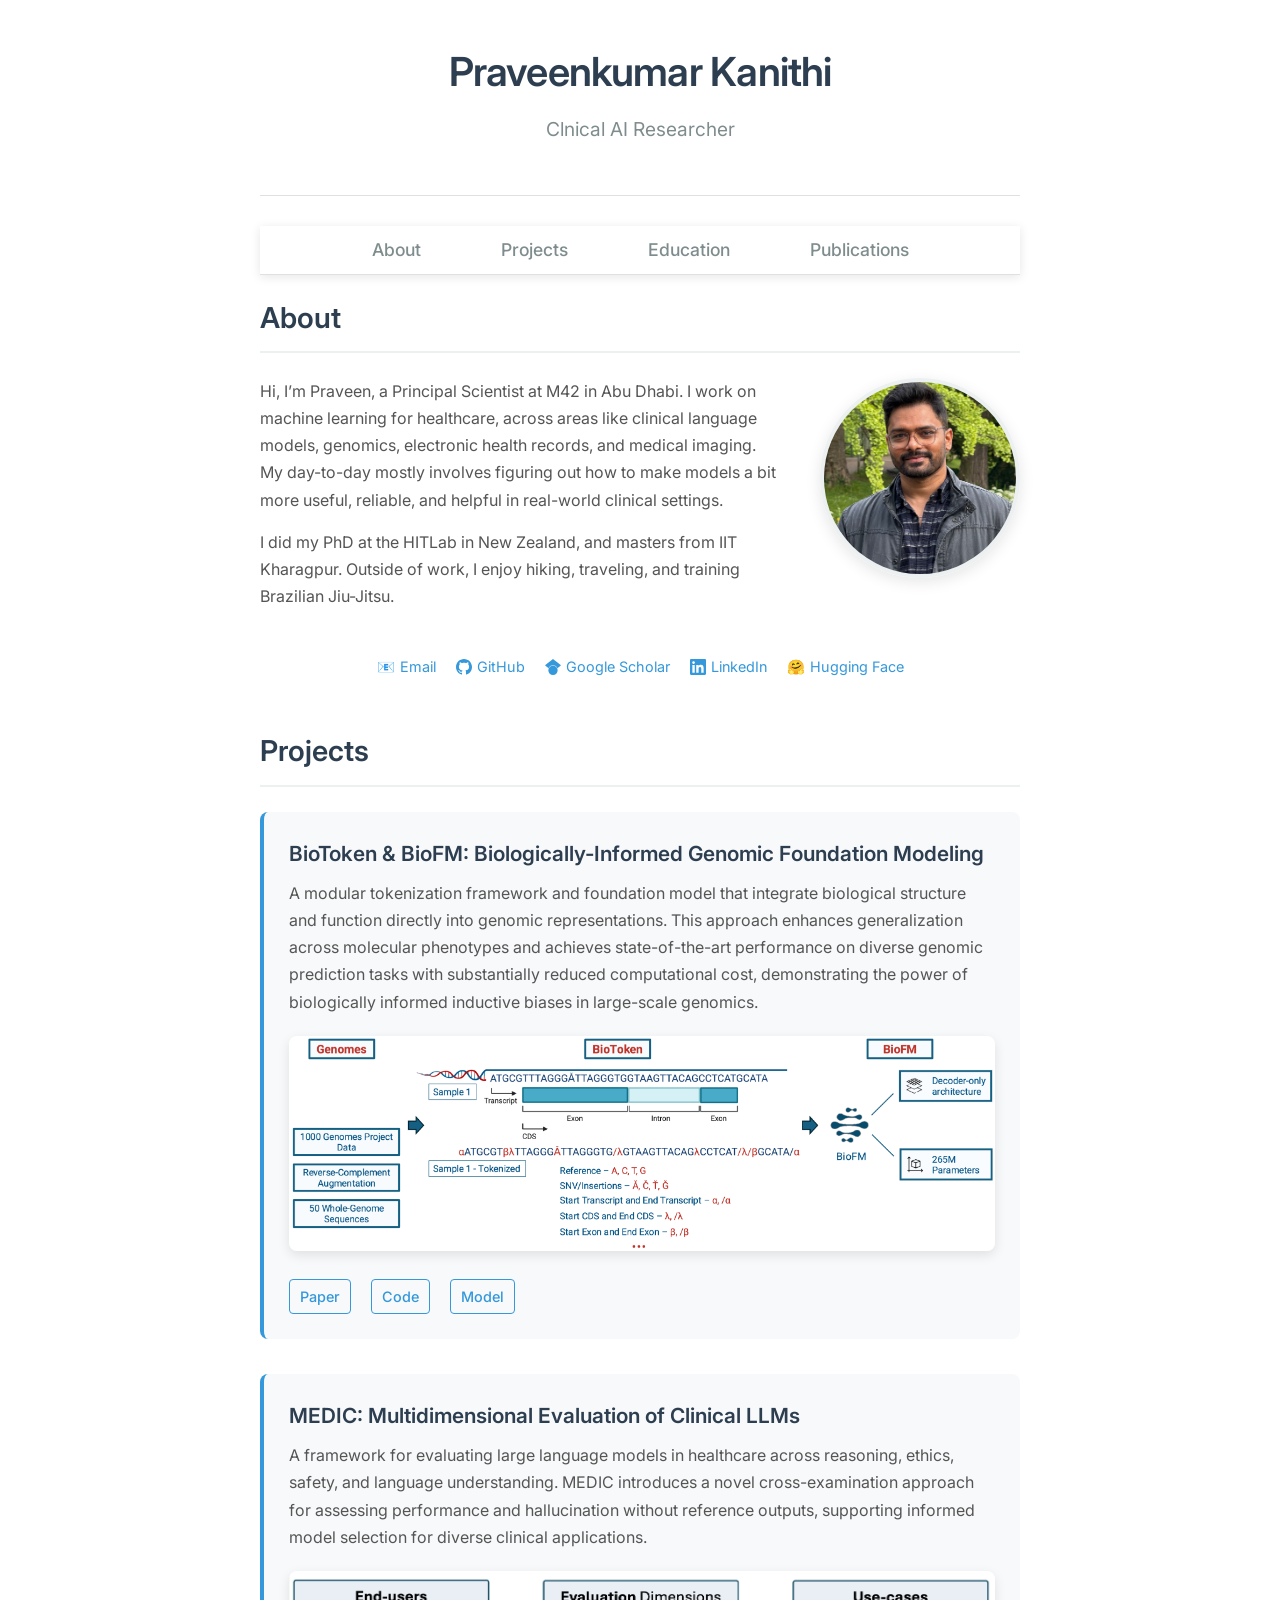
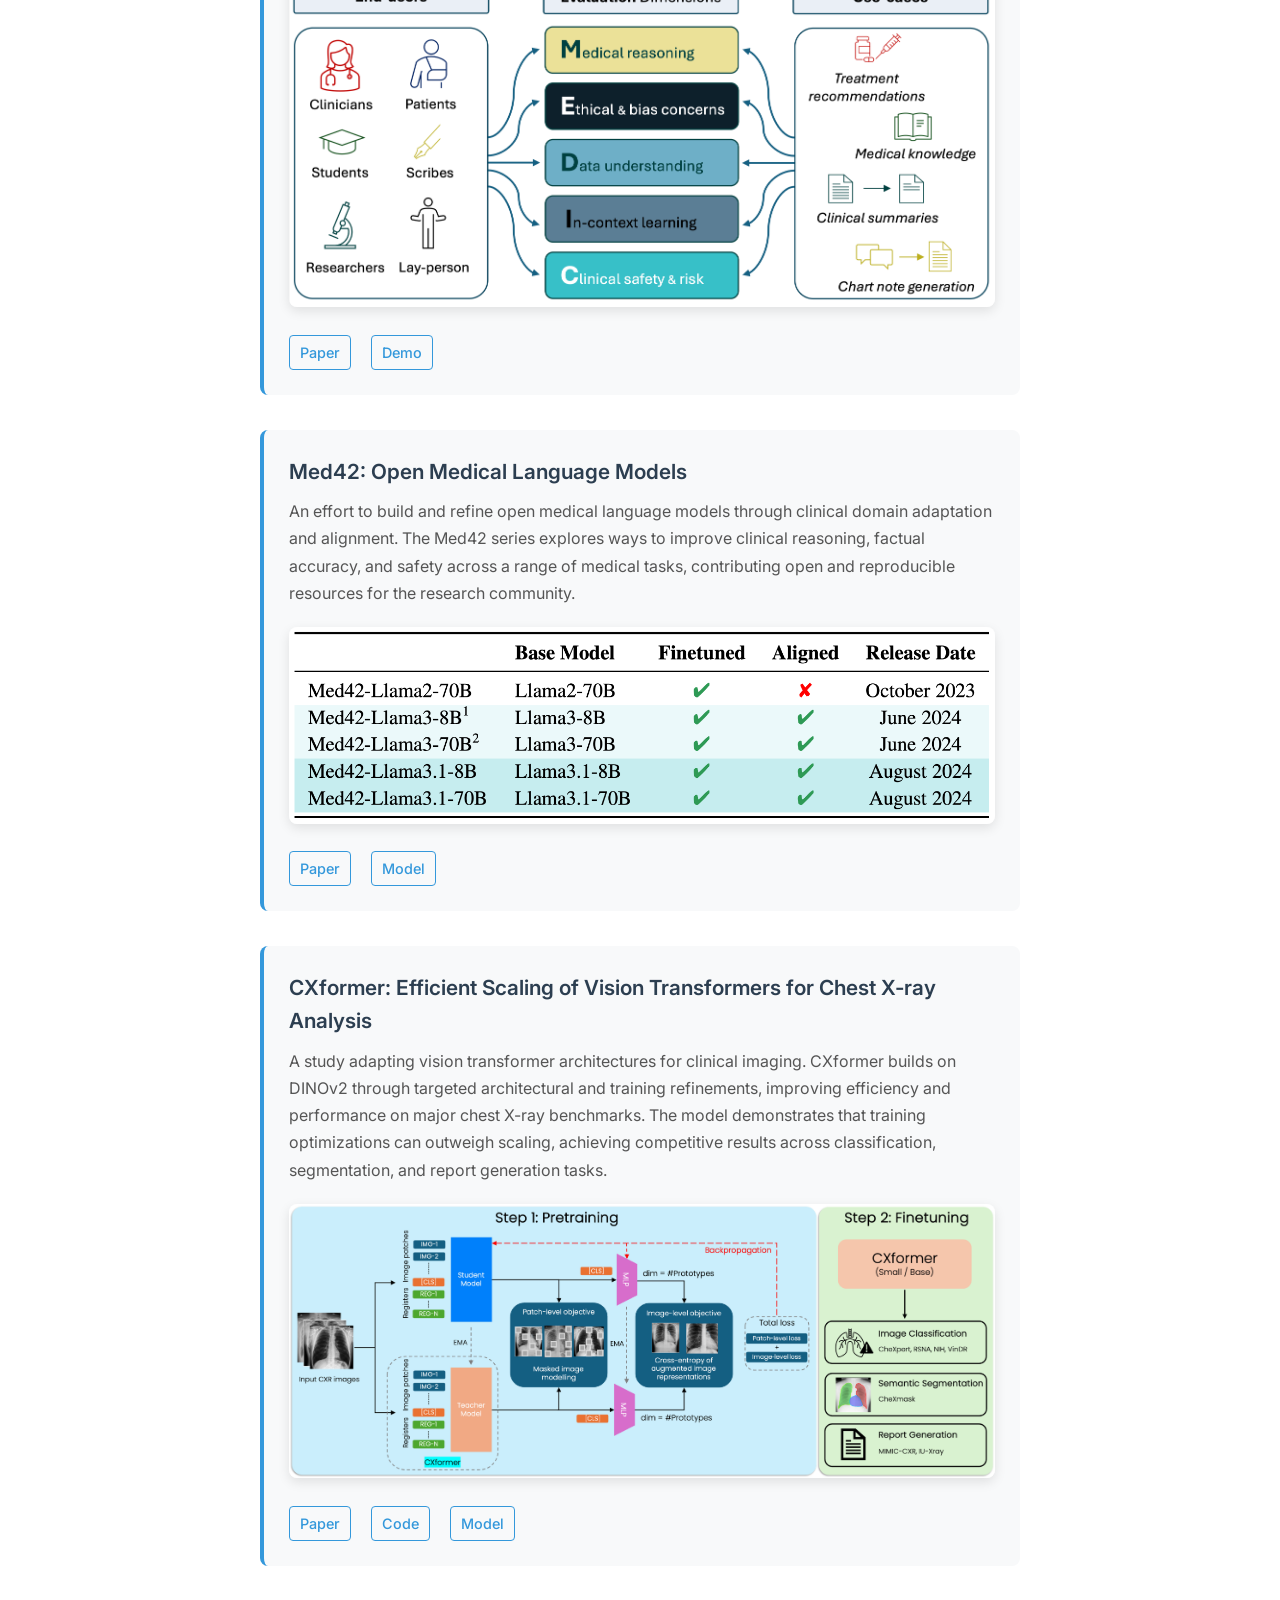
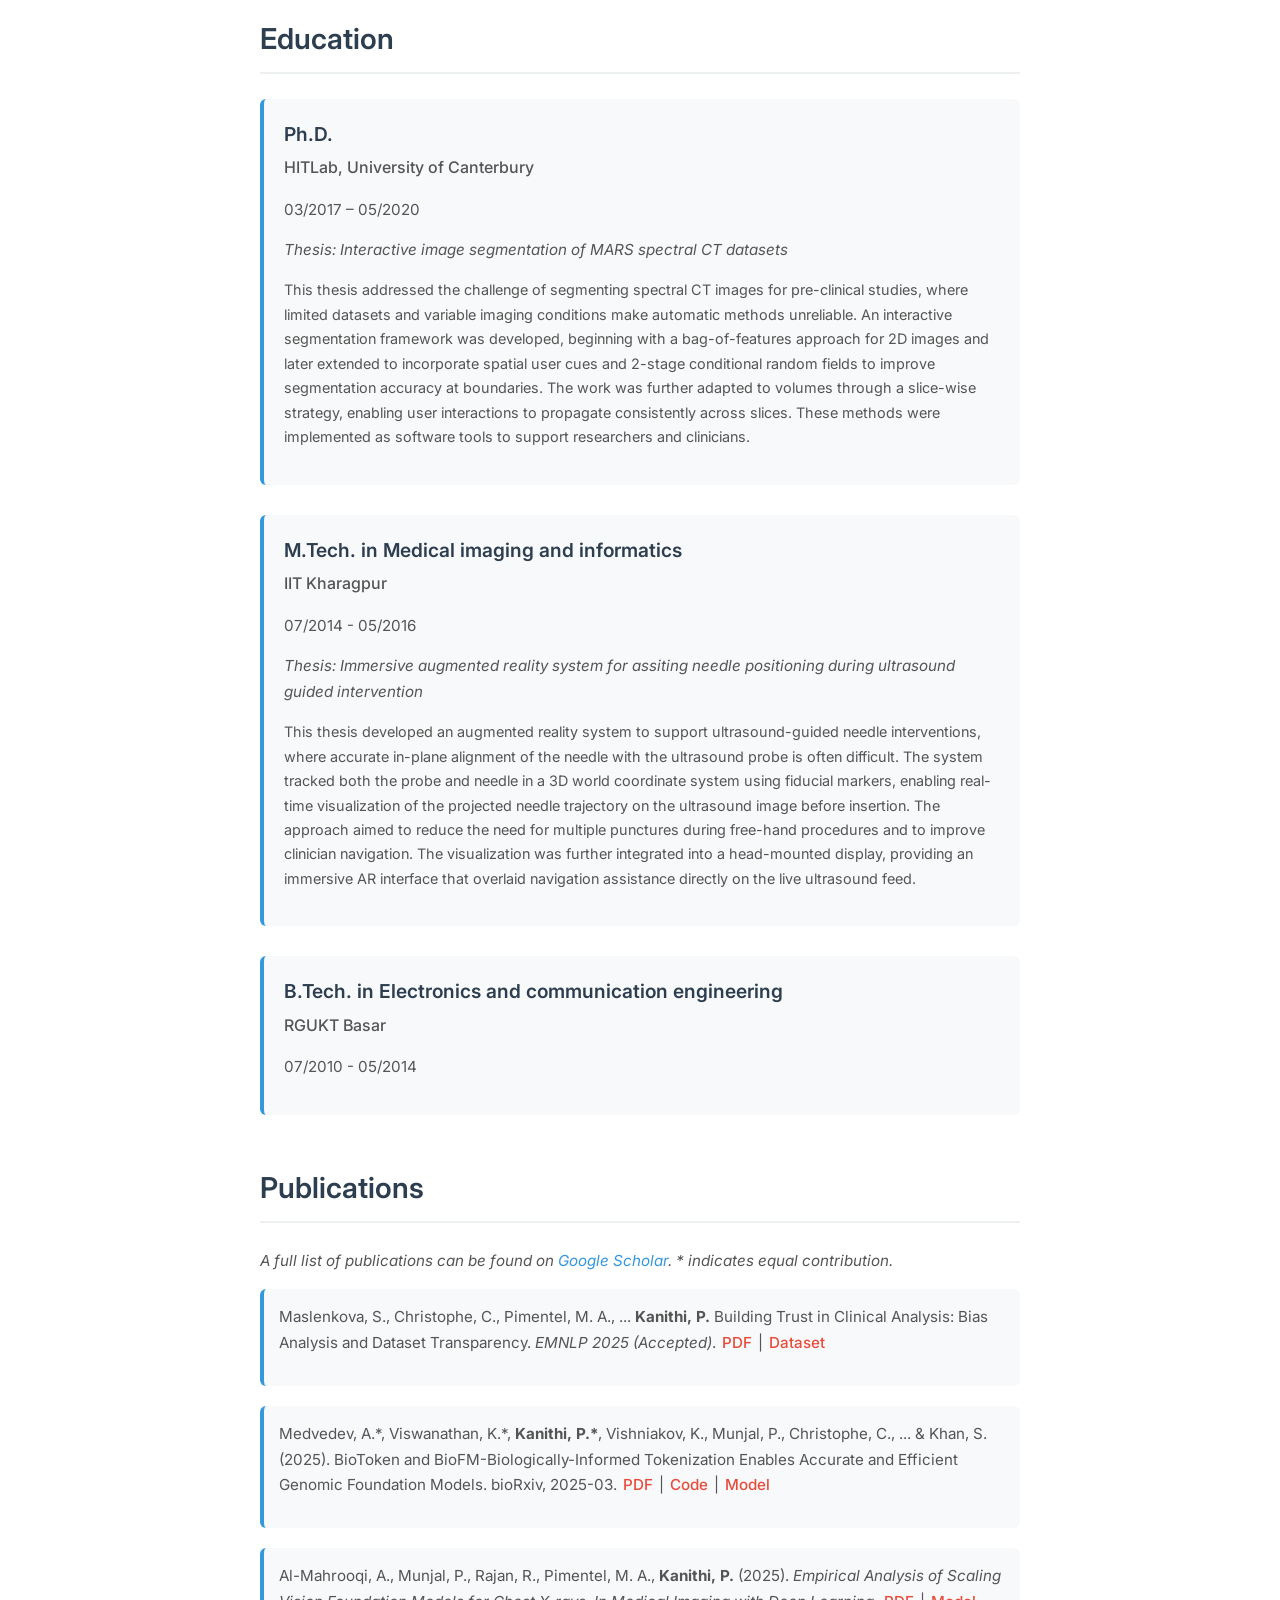
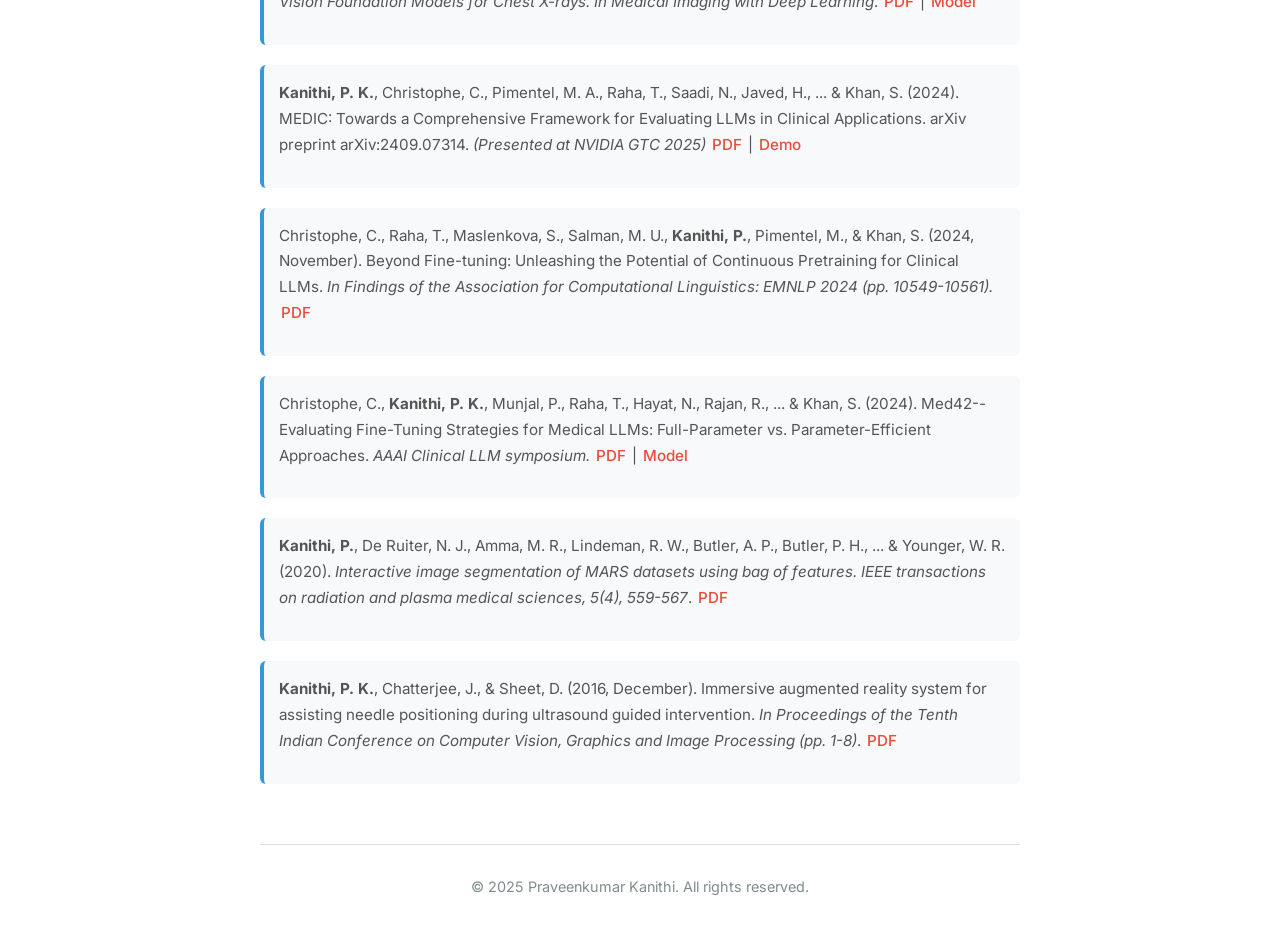
==== index.html @ 949b370f "Links update" ====
<!DOCTYPE html>
<html lang="en">

<head>
    <meta charset="UTF-8">
    <meta name="viewport" content="width=device-width, initial-scale=1.0">
    <title>Praveen Kanithi</title>
    <link rel="stylesheet" href="styles.css">
    <link href="https://fonts.googleapis.com/css2?family=Inter:wght@300;400;500;600&display=swap" rel="stylesheet">
</head>

<body>
    <div class="container">
        <header class="header">
            <h1 class="name">Praveenkumar Kanithi</h1>
            <p class="title">Clnical AI Researcher</p>
        </header>

        <nav class="navigation">
            <button class="hamburger" id="hamburger">
                <span class="hamburger-line"></span>
                <span class="hamburger-line"></span>
                <span class="hamburger-line"></span>
            </button>
            <ul class="nav-tabs" id="nav-tabs">
                <li><a href="#about" class="nav-link">About</a></li>
                <li><a href="#projects" class="nav-link">Projects</a></li>
                <li><a href="#education" class="nav-link">Education</a></li>
                <li><a href="#publications" class="nav-link">Publications</a></li>
            </ul>
        </nav>

        <main>
            <section id="about" class="section">
                <h2>About</h2>
                <div class="about-content">
                    <div class="about-text">
                        <p>Hi, I’m Praveen, a Principal Scientist at M42 in Abu Dhabi.
                            I work on machine learning for healthcare, across areas like clinical
                            language models, genomics, electronic health records, and medical imaging.
                            My day-to-day mostly involves figuring out how to make models a bit more
                            useful, reliable, and helpful in real-world clinical settings.</p>
                        <p>I did my PhD at the HITLab in New Zealand, and masters from IIT Kharagpur. Outside of work, I
                            enjoy hiking,
                            traveling, and training Brazilian Jiu-Jitsu.</p>
                    </div>
                    <div class="profile-picture">
                        <img src="figures/praveen.jpeg" alt="Praveenkumar Kanithi" class="profile-img">
                    </div>
                </div>

                <div class="contact-links">
                    <a href="mailto:kanithi.praveenkumar7@gmail.com" class="contact-link">
                        <span class="contact-icon">📧</span> Email
                    </a>
                    <a href="https://github.com/praveenkanithi" target="_blank" class="contact-link">
                        <svg class="contact-icon" width="16" height="16" viewBox="0 0 24 24" fill="currentColor">
                            <path
                                d="M12 0c-6.626 0-12 5.373-12 12 0 5.302 3.438 9.8 8.207 11.387.599.111.793-.261.793-.577v-2.234c-3.338.726-4.033-1.416-4.033-1.416-.546-1.387-1.333-1.756-1.333-1.756-1.089-.745.083-.729.083-.729 1.205.084 1.839 1.237 1.839 1.237 1.07 1.834 2.807 1.304 3.492.997.107-.775.418-1.305.762-1.604-2.665-.305-5.467-1.334-5.467-5.931 0-1.311.469-2.381 1.236-3.221-.124-.303-.535-1.524.117-3.176 0 0 1.008-.322 3.301 1.23.957-.266 1.983-.399 3.003-.404 1.02.005 2.047.138 3.006.404 2.291-1.552 3.297-1.23 3.297-1.23.653 1.653.242 2.874.118 3.176.77.84 1.235 1.911 1.235 3.221 0 4.609-2.807 5.624-5.479 5.921.43.372.823 1.102.823 2.222v3.293c0 .319.192.694.801.576 4.765-1.589 8.199-6.086 8.199-11.386 0-6.627-5.373-12-12-12z" />
                        </svg>
                        GitHub
                    </a>
                    <a href="https://scholar.google.com/citations?user=UFf9NzMAAAAJ&hl=en" target="_blank"
                        class="contact-link">
                        <svg class="contact-icon" width="16" height="16" viewBox="0 0 24 24" fill="currentColor">
                            <path
                                d="M5.242 13.769L0 9.5 12 0l12 9.5-5.242 4.269C17.548 11.249 14.978 9.5 12 9.5c-2.977 0-5.548 1.748-6.758 4.269zM12 10a7 7 0 1 0 0 14 7 7 0 0 0 0-14z" />
                        </svg>
                        Google Scholar
                    </a>
                    <a href="https://linkedin.com/in/praveen74" target="_blank" class="contact-link">
                        <svg class="contact-icon" width="16" height="16" viewBox="0 0 24 24" fill="currentColor">
                            <path
                                d="M20.447 20.452h-3.554v-5.569c0-1.328-.027-3.037-1.852-3.037-1.853 0-2.136 1.445-2.136 2.939v5.667H9.351V9h3.414v1.561h.046c.477-.9 1.637-1.85 3.37-1.85 3.601 0 4.267 2.37 4.267 5.455v6.286zM5.337 7.433c-1.144 0-2.063-.926-2.063-2.065 0-1.138.92-2.063 2.063-2.063 1.14 0 2.064.925 2.064 2.063 0 1.139-.925 2.065-2.064 2.065zm1.782 13.019H3.555V9h3.564v11.452zM22.225 0H1.771C.792 0 0 .774 0 1.729v20.542C0 23.227.792 24 1.771 24h20.451C23.2 24 24 23.227 24 22.271V1.729C24 .774 23.2 0 22.222 0h.003z" />
                        </svg>
                        LinkedIn
                    </a>
                    <a href="https://huggingface.co/pkanithi" target="_blank" class="contact-link">
                        <span class="contact-icon">🤗</span> Hugging Face
                    </a>
                </div>
            </section>

            <section id="projects" class="section">
                <h2>Projects</h2>
                <div class="project">
                    <h3>BioToken & BioFM: Biologically-Informed Genomic Foundation Modeling</h3>
                    <p class="project-description">A modular tokenization framework and foundation model that
                        integrate biological structure and function directly into genomic representations. This approach
                        enhances generalization across molecular phenotypes and achieves state-of-the-art performance on
                        diverse genomic prediction tasks with substantially reduced computational cost, demonstrating
                        the power of biologically informed inductive biases in large-scale genomics.</p>
                    <div class="project-image">
                        <img src="figures/biotoken_biofm.png" alt="Project 1 Screenshot" class="project-img">
                    </div>
                    <div class="project-links">
                        <a href="https://www.biorxiv.org/content/10.1101/2025.03.27.645711v1" target="_blank">Paper</a>
                        <a href="https://github.com/m42-health/biofm-eval/" target="_blank">Code</a>
                        <a href="https://huggingface.co/m42-health/BioFM-265M" target="_blank">Model</a>
                    </div>
                </div>

                <div class="project">
                    <h3>MEDIC: Multidimensional Evaluation of Clinical LLMs</h3>
                    <p class="project-description">A framework for evaluating large language models in
                        healthcare across reasoning, ethics, safety, and language understanding. MEDIC introduces a
                        novel cross-examination approach for assessing performance and hallucination without reference
                        outputs, supporting informed model selection for diverse clinical applications.</p>
                    <div class="project-image">
                        <img src="figures/MEDIC_framework.png" alt="Project 2 Screenshot" class="project-img">
                    </div>
                    <div class="project-links">
                        <!-- <a href="https://github.com/yourusername/project2" target="_blank">Code</a> -->
                        <a href="https://arxiv.org/abs/2409.07314" target="_blank">Paper</a>
                        <a href="https://huggingface.co/spaces/m42-health/MEDIC-Benchmark" target="_blank">Demo</a>
                    </div>
                </div>

                <div class="project">
                    <h3>Med42: Open Medical Language Models</h3>
                    <p class="project-description">An effort to build and refine open medical language
                        models through clinical domain adaptation and alignment. The Med42 series explores ways to
                        improve clinical reasoning, factual accuracy, and safety across a range of medical tasks,
                        contributing open and reproducible resources for the research community.</p>
                    <div class="project-image">
                        <img src="figures/med42.png" alt="Project 3 Screenshot" class="project-img">
                    </div>
                    <div class="project-links">
                        <!-- <a href="https://github.com/yourusername/project3" target="_blank">Code</a> -->
                        <a href="https://arxiv.org/pdf/2408.06142" target="_blank">Paper</a>
                        <a href="https://huggingface.co/m42-health/Llama3-Med42-70B" target="_blank">Model</a>
                    </div>
                </div>

                <div class="project">
                    <h3>CXformer: Efficient Scaling of Vision Transformers for Chest X-ray Analysis</h3>
                    <p class="project-description">A study adapting vision transformer architectures
                        for clinical imaging. CXformer builds on DINOv2 through targeted architectural and training
                        refinements, improving efficiency and performance on major chest X-ray benchmarks. The model
                        demonstrates that training optimizations can outweigh scaling, achieving competitive results
                        across classification, segmentation, and report generation tasks.</p>
                    <div class="project-image">
                        <img src="figures/CXformer.png" alt="Project 3 Screenshot" class="project-img">
                    </div>
                    <div class="project-links">
                        <!-- <a href="https://github.com/yourusername/project3" target="_blank">Code</a> -->
                        <a href="https://openreview.net/pdf?id=6fqfInxqG1" target="_blank">Paper</a>
                        <a href="https://github.com/m42-health/CXformer/" target="_blank">Code</a>
                        <a href="https://huggingface.co/m42-health/CXformer-base" target="_blank">Model</a>
                    </div>
                </div>
            </section>

            <section id="education" class="section">
                <h2>Education</h2>
                <div class="education-item">
                    <h3>Ph.D.</h3>
                    <p class="institution">HITLab, University of Canterbury</p>
                    <p class="year">03/2017 – 05/2020</p>
                    <p class="thesis">Thesis: Interactive image segmentation of MARS spectral CT datasets</p>
                    <p class="thesis-description">This thesis addressed the challenge of segmenting spectral CT images
                        for pre-clinical studies, where limited datasets and variable imaging conditions make automatic
                        methods
                        unreliable. An interactive segmentation framework was developed, beginning with a
                        bag-of-features
                        approach for 2D images and later extended to incorporate spatial user cues and 2-stage
                        conditional
                        random fields to improve segmentation accuracy at boundaries. The work was further adapted to
                        volumes
                        through a slice-wise strategy, enabling user interactions to propagate consistently across
                        slices.
                        These methods were implemented as software tools to support researchers and clinicians.</p>
                </div>

                <div class="education-item">
                    <h3>M.Tech. in Medical imaging and informatics</h3>
                    <p class="institution">IIT Kharagpur</p>
                    <p class="year">07/2014 - 05/2016</p>
                    <p class="thesis">Thesis: Immersive augmented reality system for assiting needle positioning during
                        ultrasound guided intervention</p>
                    <p class="thesis-description">This thesis developed an augmented reality system to support
                        ultrasound-guided needle interventions, where accurate in-plane alignment of the needle with the
                        ultrasound probe is often difficult. The system tracked both the probe and needle in a 3D world
                        coordinate system using fiducial markers, enabling real-time visualization of the projected
                        needle trajectory on the ultrasound image before insertion. The approach aimed to reduce the
                        need for multiple punctures during free-hand procedures and to improve clinician navigation. The
                        visualization was further integrated into a head-mounted display, providing an immersive AR
                        interface that overlaid navigation assistance directly on the live ultrasound feed.</p>
                </div>

                <div class="education-item">
                    <h3>B.Tech. in Electronics and communication engineering</h3>
                    <p class="institution">RGUKT Basar</p>
                    <p class="year">07/2010 - 05/2014</p>
                </div>
            </section>

            <section id="publications" class="section">
                <h2>Publications</h2>
                <p class="publications-note">A full list of publications can be found on <a
                        href="https://scholar.google.com/citations?user=UFf9NzMAAAAJ&hl=en" target="_blank">Google
                        Scholar</a>. * indicates equal contribution.</p>

                <div class="publication">
                    <p class="publication-text">Maslenkova, S., Christophe, C., Pimentel, M. A., ... <b>Kanithi,
                            P.</b> Building Trust in Clinical Analysis: Bias Analysis and Dataset Transparency.
                        <em>EMNLP 2025
                            (Accepted)</em>. <a href="https://aclanthology.org/2025.emnlp-main.1174/"
                            target="_blank">PDF</a> | <a href="https://huggingface.co/datasets/m42-health/HC4"
                            target="_blank">Dataset</a>
                    </p>
                </div>

                <div class="publication">
                    <p class="publication-text">Medvedev, A.*, Viswanathan, K.*, <b>Kanithi, P.*</b>, Vishniakov, K.,
                        Munjal, P., Christophe, C., ... & Khan, S. (2025). BioToken and BioFM-Biologically-Informed
                        Tokenization Enables Accurate and Efficient Genomic Foundation Models. bioRxiv, 2025-03. <a
                            href="https://huggingface.co/m42-health/BioFM-265M" target="_blank">PDF</a> | <a
                            href="https://github.com/m42-health/biofm-eval/" target="_blank">Code</a> | <a
                            href="https://huggingface.co/m42-health/BioFM-265M" target="_blank">Model</a></p>
                </div>

                <div class="publication">
                    <p class="publication-text">Al-Mahrooqi, A., Munjal, P., Rajan, R., Pimentel, M. A.,
                        <b>Kanithi, P.</b> (2025). <em>Empirical Analysis of Scaling Vision Foundation Models for Chest
                            X-rays. In Medical Imaging with Deep Learning</em>. <a
                            href="https://openreview.net/pdf?id=6fqfInxqG1" target="_blank">PDF</a> | <a
                            href="https://huggingface.co/m42-health/CXformer-base" target="_blank">Model</a>
                    </p>
                </div>

                <div class="publication">
                    <p class="publication-text"><b>Kanithi, P. K.</b>, Christophe, C., Pimentel, M. A., Raha, T., Saadi,
                        N., Javed, H., ... & Khan, S. (2024). MEDIC: Towards a Comprehensive Framework for Evaluating
                        LLMs in Clinical Applications. arXiv preprint arXiv:2409.07314. <em>(Presented at NVIDIA GTC
                            2025)</em> <a href="https://arxiv.org/abs/2409.07314" target="_blank">PDF</a> | <a
                            href="https://huggingface.co/spaces/m42-health/MEDIC-Benchmark" target="_blank">Demo</a></p>
                </div>

                <div class="publication">
                    <p class="publication-text">Christophe, C., Raha, T., Maslenkova, S., Salman, M. U., <b>Kanithi,
                            P.</b>,
                        Pimentel, M., & Khan, S. (2024, November). Beyond Fine-tuning: Unleashing the Potential of
                        Continuous Pretraining for Clinical LLMs. <em>In Findings of the Association for Computational
                            Linguistics: EMNLP 2024 (pp. 10549-10561).</em> <a
                            href="https://aclanthology.org/2024.findings-emnlp.618/" target="_blank">PDF</a></p>
                </div>

                <div class="publication">
                    <p class="publication-text">Christophe, C., <b>Kanithi, P. K.</b>, Munjal, P., Raha, T., Hayat, N.,
                        Rajan, R., ... & Khan, S. (2024). Med42--Evaluating Fine-Tuning Strategies for Medical LLMs:
                        Full-Parameter vs. Parameter-Efficient Approaches. <em>AAAI Clinical LLM
                            symposium.</em> <a href="https://arxiv.org/abs/2404.14779" target="_blank">PDF</a> | <a
                            href="https://huggingface.co/spaces/m42-health/med42-70b" target="_blank">Model</a></p>
                </div>

                <div class="publication">
                    <p class="publication-text"><b>Kanithi, P.</b>, De Ruiter, N. J., Amma, M. R., Lindeman, R. W.,
                        Butler, A.
                        P., Butler, P. H., ... & Younger, W. R. (2020). <em>Interactive image segmentation of MARS
                            datasets
                            using bag of features. IEEE transactions on radiation and plasma medical sciences, 5(4),
                            559-567</em>. <a href="https://ieeexplore.ieee.org/document/9225700/"
                            target="_blank">PDF</a></p>
                </div>

                <div class="publication">
                    <p class="publication-text"><b>Kanithi, P. K.</b>, Chatterjee, J., & Sheet, D. (2016, December).
                        Immersive
                        augmented reality system for assisting needle positioning during ultrasound guided intervention.
                        <em>In Proceedings of the Tenth Indian Conference on Computer Vision, Graphics and Image
                            Processing (pp. 1-8)</em>. <a href="https://dl.acm.org/doi/abs/10.1145/3009977.3010023"
                            target="_blank">PDF</a>
                    </p>
                </div>
            </section>
        </main>

        <footer class="footer">
            <p>&copy; 2025 Praveenkumar Kanithi. All rights reserved.</p>
        </footer>
    </div>

    <script>
        // Hamburger menu toggle
        const hamburger = document.getElementById('hamburger');
        const navTabs = document.getElementById('nav-tabs');

        hamburger.addEventListener('click', function () {
            navTabs.classList.toggle('nav-open');
            hamburger.classList.toggle('hamburger-open');
        });

        // Close mobile menu when clicking on a link
        document.querySelectorAll('.nav-link').forEach(link => {
            link.addEventListener('click', function () {
                navTabs.classList.remove('nav-open');
                hamburger.classList.remove('hamburger-open');
            });
        });

        // Smooth scrolling for navigation links
        document.querySelectorAll('.nav-link').forEach(link => {
            link.addEventListener('click', function (e) {
                e.preventDefault();
                const targetId = this.getAttribute('href');
                const targetSection = document.querySelector(targetId);

                if (targetSection) {
                    targetSection.scrollIntoView({
                        behavior: 'smooth',
                        block: 'start'
                    });
                }
            });
        });

        // Highlight active navigation link based on scroll position
        window.addEventListener('scroll', function () {
            const sections = document.querySelectorAll('.section');
            const navLinks = document.querySelectorAll('.nav-link');

            let current = '';
            sections.forEach(section => {
                const sectionTop = section.offsetTop;
                const sectionHeight = section.clientHeight;
                if (window.pageYOffset >= (sectionTop - 200)) {
                    current = section.getAttribute('id');
                }
            });

            navLinks.forEach(link => {
                link.classList.remove('active');
                if (link.getAttribute('href') === '#' + current) {
                    link.classList.add('active');
                }
            });
        });
    </script>
</body>

</html>
---- styles.css ----
/* Reset and base styles */
* {
    margin: 0;
    padding: 0;
    box-sizing: border-box;
}

body {
    font-family: 'Inter', -apple-system, BlinkMacSystemFont, 'Segoe UI', Roboto, sans-serif;
    line-height: 1.6;
    color: #333;
    background-color: #ffffff;
    font-size: 16px;
}

.container {
    max-width: 800px;
    margin: 0 auto;
    padding: 40px 20px;
}

/* Header styles */
.header {
    text-align: center;
    margin-bottom: 30px;
    padding-bottom: 20px;
    border-bottom: 1px solid #e0e0e0;
}

.name {
    font-size: 2.5rem;
    font-weight: 600;
    color: #2c3e50;
    margin-bottom: 10px;
    letter-spacing: -0.02em;
}

.title {
    font-size: 1.2rem;
    color: #7f8c8d;
    margin-bottom: 30px;
    font-weight: 400;
}

.contact {
    display: flex;
    justify-content: center;
    gap: 30px;
    flex-wrap: wrap;
}

.contact a {
    color: #3498db;
    text-decoration: none;
    font-weight: 500;
    transition: color 0.2s ease;
}

.contact a:hover {
    color: #2980b9;
    text-decoration: underline;
}

/* Navigation styles */
.navigation {
    position: sticky;
    top: 0;
    background-color: rgba(255, 255, 255, 0.95);
    backdrop-filter: blur(10px);
    z-index: 100;
    margin-bottom: 20px;
    border-bottom: 1px solid #e0e0e0;
    box-shadow: 0 2px 10px rgba(0, 0, 0, 0.1);
    display: flex;
    justify-content: center;
    align-items: center;
    padding: 10px 20px;
}

/* Hamburger menu styles */
.hamburger {
    display: none;
    flex-direction: column;
    background: none;
    border: none;
    cursor: pointer;
    padding: 5px;
    z-index: 101;
    position: fixed;
    right: 20px;
    top: 20px;
    background-color: rgba(255, 255, 255, 0.95);
    backdrop-filter: blur(10px);
    border-radius: 6px;
    box-shadow: 0 2px 8px rgba(0, 0, 0, 0.1);
}

.hamburger-line {
    width: 25px;
    height: 3px;
    background-color: #2c3e50;
    margin: 3px 0;
    transition: 0.3s;
    border-radius: 2px;
}

.hamburger-open .hamburger-line:nth-child(1) {
    transform: rotate(-45deg) translate(-5px, 6px);
}

.hamburger-open .hamburger-line:nth-child(2) {
    opacity: 0;
}

.hamburger-open .hamburger-line:nth-child(3) {
    transform: rotate(45deg) translate(-5px, -6px);
}

.nav-tabs {
    list-style: none;
    display: flex;
    justify-content: center;
    gap: 40px;
    margin: 0;
    padding: 0;
    transition: all 0.3s ease;
}

.nav-link {
    color: #7f8c8d;
    text-decoration: none;
    font-weight: 500;
    font-size: 1.1rem;
    padding: 10px 20px;
    border-radius: 6px;
    transition: all 0.3s ease;
    position: relative;
}

.nav-link:hover {
    color: #3498db;
    background-color: #f8f9fa;
}

.nav-link.active {
    color: #3498db;
    background-color: #f8f9fa;
}

.nav-link.active::after {
    content: '';
    position: absolute;
    bottom: -2px;
    left: 50%;
    transform: translateX(-50%);
    width: 30px;
    height: 2px;
    background-color: #3498db;
    border-radius: 1px;
}

/* Section styles */
.section {
    margin-bottom: 50px;
    scroll-margin-top: 120px;
}

/* About section styles */
.about-content {
    display: flex;
    gap: 40px;
    align-items: flex-start;
}

.about-text {
    flex: 1;
    text-align: left;
}

.profile-picture {
    flex-shrink: 0;
}

.profile-img {
    width: 200px;
    height: 200px;
    border-radius: 50%;
    object-fit: cover;
    border: 4px solid #ecf0f1;
    box-shadow: 0 4px 15px rgba(0, 0, 0, 0.1);
}

.contact-links {
    margin-top: 30px;
    display: flex;
    flex-direction: row;
    flex-wrap: wrap;
    gap: 20px;
    justify-content: center;
}

.contact-link {
    display: flex;
    align-items: center;
    gap: 5px;
    color: #3498db;
    text-decoration: none;
    font-weight: 400;
    font-size: 0.9rem;
}

.contact-link:hover {
    color: #2980b9;
    text-decoration: underline;
}

.contact-icon {
    font-size: 0.9rem;
}

.section h2 {
    font-size: 1.8rem;
    font-weight: 600;
    color: #2c3e50;
    margin-bottom: 25px;
    padding-bottom: 10px;
    border-bottom: 2px solid #ecf0f1;
}

.section p {
    margin-bottom: 15px;
    color: #555;
    line-height: 1.7;
}

/* Project styles */
.project {
    margin-bottom: 35px;
    padding: 25px;
    background-color: #f8f9fa;
    border-radius: 8px;
    border-left: 4px solid #3498db;
}

.project h3 {
    font-size: 1.3rem;
    font-weight: 600;
    color: #2c3e50;
    margin-bottom: 10px;
}

.project-description {
    margin-bottom: 15px;
    color: #555;
}

.project-image {
    margin: 20px 0;
    text-align: center;
}

.project-img {
    max-width: 100%;
    height: auto;
    border-radius: 8px;
    box-shadow: 0 4px 12px rgba(0, 0, 0, 0.1);
    transition: transform 0.3s ease;
}

.project-img:hover {
    transform: scale(1.02);
}

.project-links {
    display: flex;
    gap: 20px;
    flex-wrap: wrap;
}

.project-links a {
    color: #3498db;
    text-decoration: none;
    font-weight: 500;
    padding: 5px 10px;
    border: 1px solid #3498db;
    border-radius: 4px;
    transition: all 0.2s ease;
    font-size: 0.9rem;
}

.project-links a:hover {
    background-color: #3498db;
    color: white;
}

/* Education styles */
.education-item {
    margin-bottom: 30px;
    padding: 20px;
    background-color: #f8f9fa;
    border-radius: 6px;
    border-left: 4px solid #3498db;
}

.education-item h3 {
    font-size: 1.2rem;
    font-weight: 600;
    color: #2c3e50;
    margin-bottom: 5px;
}

.institution {
    font-weight: 500;
    color: #34495e;
    margin-bottom: 5px;
}

.year {
    color: #7f8c8d;
    font-size: 0.95rem;
    margin-bottom: 8px;
}

.thesis {
    color: #555;
    font-style: italic;
    font-size: 0.95rem;
    margin-bottom: 8px;
}

.thesis-description {
    color: #666;
    font-size: 0.9rem;
    line-height: 1.5;
    margin-top: 5px;
}

/* Publication styles */
.publications-note {
    color: #7f8c8d;
    font-size: 0.95rem;
    margin-bottom: 25px;
    font-style: italic;
}

.publications-note a {
    color: #3498db;
    text-decoration: none;
}

.publications-note a:hover {
    text-decoration: underline;
}

.publication {
    margin-bottom: 20px;
    padding: 15px;
    background-color: #f8f9fa;
    border-radius: 6px;
    border-left: 4px solid #3498db;
}

.publication-text {
    color: #2c3e50;
    line-height: 1.6;
    margin: 0;
    font-size: 0.95rem;
}

.publication-text em {
    font-style: italic;
}

.publication-text a {
    color: #e74c3c;
    text-decoration: none;
    font-weight: 500;
    margin: 0 2px;
}

.publication-text a:hover {
    text-decoration: underline;
}

/* Footer styles */
.footer {
    text-align: center;
    margin-top: 60px;
    padding-top: 30px;
    border-top: 1px solid #e0e0e0;
    color: #7f8c8d;
    font-size: 0.9rem;
}

/* Responsive design */
@media (max-width: 768px) {
    .container {
        padding: 20px 15px;
    }

    .name {
        font-size: 2rem;
    }

    .title {
        font-size: 1.1rem;
    }

    .contact {
        gap: 20px;
    }

    .nav-tabs {
        gap: 20px;
    }

    .nav-link {
        font-size: 1rem;
        padding: 8px 16px;
    }

    .about-content {
        flex-direction: column;
        gap: 30px;
        align-items: center;
        text-align: center;
    }

    .profile-img {
        width: 150px;
        height: 150px;
    }

    .contact-links {
        gap: 15px;
    }

    .contact-link {
        font-size: 0.85rem;
    }

    .section h2 {
        font-size: 1.5rem;
    }

    .project,
    .education-item,
    .publication {
        padding: 15px;
    }

    .project-links,
    .publication-links {
        gap: 10px;
    }
}

@media (max-width: 768px) {
    .hamburger {
        display: flex;
    }

    .navigation {
        border-bottom: none;
        box-shadow: none;
    }

    .nav-tabs {
        position: fixed;
        top: 0;
        left: -100%;
        width: 100%;
        height: 100vh;
        background-color: rgba(255, 255, 255, 0.98);
        backdrop-filter: blur(10px);
        flex-direction: column;
        justify-content: center;
        align-items: center;
        gap: 30px;
        transition: left 0.3s ease;
        z-index: 99;
    }

    .nav-tabs.nav-open {
        left: 0;
    }

    .nav-link {
        font-size: 1.5rem;
        padding: 15px 30px;
        width: auto;
        text-align: center;
    }
}

@media (max-width: 480px) {
    .contact {
        flex-direction: column;
        gap: 15px;
    }

    .about-content {
        gap: 20px;
    }

    .profile-img {
        width: 120px;
        height: 120px;
    }

    .contact-links {
        flex-direction: column;
        gap: 10px;
    }

    .contact-link {
        min-width: auto;
        width: 100%;
    }

    .project-links,
    .publication-links {
        flex-direction: column;
        align-items: flex-start;
    }
}
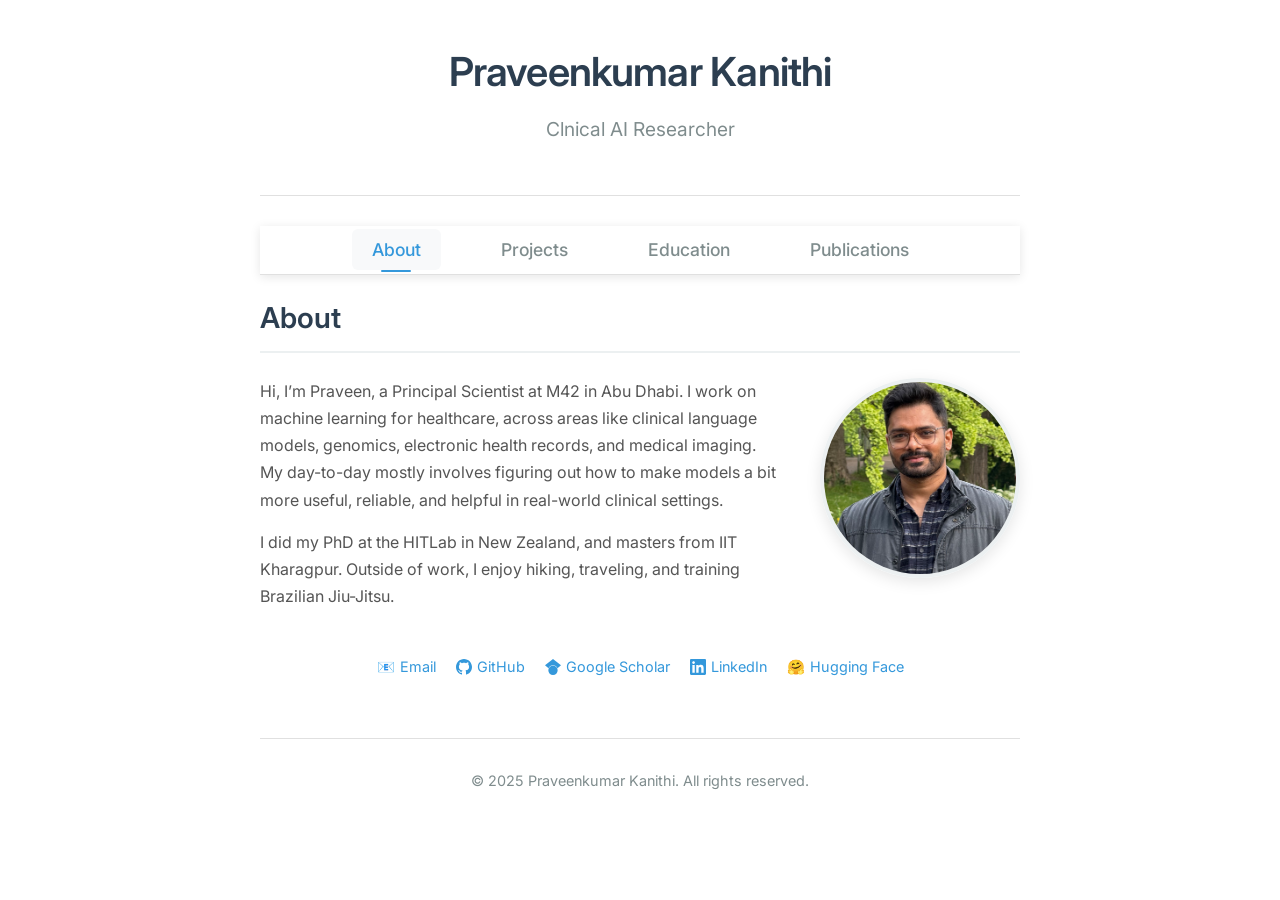
==== commit f6198a1b: "UI enhancements" ====
--- a/index.html
+++ b/index.html
@@ -23,7 +23,7 @@
                 <span class="hamburger-line"></span>
             </button>
             <ul class="nav-tabs" id="nav-tabs">
-                <li><a href="#about" class="nav-link">About</a></li>
+                <li><a href="#about" class="nav-link active">About</a></li>
                 <li><a href="#projects" class="nav-link">Projects</a></li>
                 <li><a href="#education" class="nav-link">Education</a></li>
                 <li><a href="#publications" class="nav-link">Publications</a></li>
@@ -31,7 +31,7 @@
         </nav>
 
         <main>
-            <section id="about" class="section">
+            <section id="about" class="section page active">
                 <h2>About</h2>
                 <div class="about-content">
                     <div class="about-text">
@@ -81,7 +81,7 @@
                 </div>
             </section>
 
-            <section id="projects" class="section">
+            <section id="projects" class="section page">
                 <h2>Projects</h2>
                 <div class="project">
                     <h3>BioToken & BioFM: Biologically-Informed Genomic Foundation Modeling</h3>
@@ -151,7 +151,7 @@
                 </div>
             </section>
 
-            <section id="education" class="section">
+            <section id="education" class="section page">
                 <h2>Education</h2>
                 <div class="education-item">
                     <h3>Ph.D.</h3>
@@ -195,7 +195,7 @@
                 </div>
             </section>
 
-            <section id="publications" class="section">
+            <section id="publications" class="section page">
                 <h2>Publications</h2>
                 <p class="publications-note">A full list of publications can be found on <a
                         href="https://scholar.google.com/citations?user=UFf9NzMAAAAJ&hl=en" target="_blank">Google
@@ -204,8 +204,7 @@
                 <div class="publication">
                     <p class="publication-text">Maslenkova, S., Christophe, C., Pimentel, M. A., ... <b>Kanithi,
                             P.</b> Building Trust in Clinical Analysis: Bias Analysis and Dataset Transparency.
-                        <em>EMNLP 2025
-                            (Accepted)</em>. <a href="https://aclanthology.org/2025.emnlp-main.1174/"
+                        <em>EMNLP 2025</em>. <a href="https://aclanthology.org/2025.emnlp-main.1174/"
                             target="_blank">PDF</a> | <a href="https://huggingface.co/datasets/m42-health/HC4"
                             target="_blank">Dataset</a>
                     </p>
@@ -299,42 +298,53 @@
             });
         });
 
-        // Smooth scrolling for navigation links
+        // Page switching functionality
+        function showPage(pageId) {
+            // Hide all pages
+            document.querySelectorAll('.page').forEach(page => {
+                page.classList.remove('active');
+            });
+
+            // Show target page
+            const targetPage = document.getElementById(pageId);
+            if (targetPage) {
+                targetPage.classList.add('active');
+            }
+
+            // Update active nav link
+            document.querySelectorAll('.nav-link').forEach(link => {
+                link.classList.remove('active');
+                if (link.getAttribute('href') === '#' + pageId) {
+                    link.classList.add('active');
+                }
+            });
+
+            // Scroll to top of the page
+            window.scrollTo({ top: 0, behavior: 'smooth' });
+
+            // Update URL hash without triggering scroll
+            history.pushState(null, null, '#' + pageId);
+        }
+
+        // Navigation link click handlers
         document.querySelectorAll('.nav-link').forEach(link => {
             link.addEventListener('click', function (e) {
                 e.preventDefault();
-                const targetId = this.getAttribute('href');
-                const targetSection = document.querySelector(targetId);
-
-                if (targetSection) {
-                    targetSection.scrollIntoView({
-                        behavior: 'smooth',
-                        block: 'start'
-                    });
-                }
+                const targetId = this.getAttribute('href').substring(1);
+                showPage(targetId);
             });
         });
 
-        // Highlight active navigation link based on scroll position
-        window.addEventListener('scroll', function () {
-            const sections = document.querySelectorAll('.section');
-            const navLinks = document.querySelectorAll('.nav-link');
-
-            let current = '';
-            sections.forEach(section => {
-                const sectionTop = section.offsetTop;
-                const sectionHeight = section.clientHeight;
-                if (window.pageYOffset >= (sectionTop - 200)) {
-                    current = section.getAttribute('id');
-                }
-            });
-
-            navLinks.forEach(link => {
-                link.classList.remove('active');
-                if (link.getAttribute('href') === '#' + current) {
-                    link.classList.add('active');
-                }
-            });
+        // Handle browser back/forward buttons
+        window.addEventListener('popstate', function () {
+            const hash = window.location.hash.substring(1) || 'about';
+            showPage(hash);
+        });
+
+        // Initialize: show page based on URL hash or default to 'about'
+        document.addEventListener('DOMContentLoaded', function () {
+            const hash = window.location.hash.substring(1) || 'about';
+            showPage(hash);
         });
     </script>
 </body>
--- a/styles.css
+++ b/styles.css
@@ -165,6 +165,27 @@
     scroll-margin-top: 120px;
 }
 
+/* Page display - show/hide sections */
+.page {
+    display: none;
+    animation: fadeIn 0.3s ease-in-out;
+}
+
+.page.active {
+    display: block;
+}
+
+@keyframes fadeIn {
+    from {
+        opacity: 0;
+        transform: translateY(10px);
+    }
+    to {
+        opacity: 1;
+        transform: translateY(0);
+    }
+}
+
 /* About section styles */
 .about-content {
     display: flex;
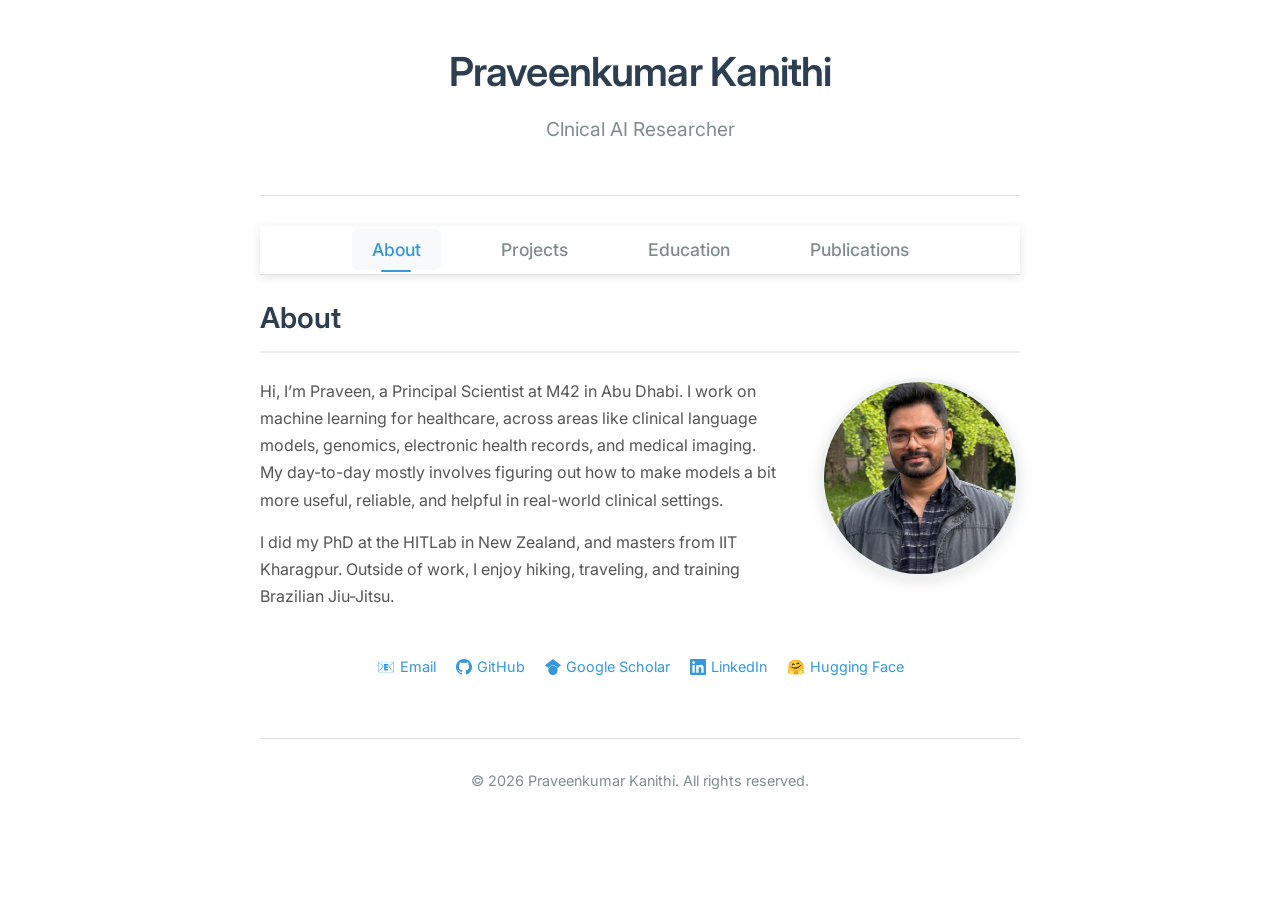
==== commit 28a57f4a: "Minor mods" ====
--- a/index.html
+++ b/index.html
@@ -276,7 +276,7 @@
         </main>
 
         <footer class="footer">
-            <p>&copy; 2025 Praveenkumar Kanithi. All rights reserved.</p>
+            <p>&copy; <span id="current-year"></span> Praveenkumar Kanithi. All rights reserved.</p>
         </footer>
     </div>
 
@@ -345,6 +345,9 @@
         document.addEventListener('DOMContentLoaded', function () {
             const hash = window.location.hash.substring(1) || 'about';
             showPage(hash);
+
+            // Set current year in footer
+            document.getElementById('current-year').textContent = new Date().getFullYear();
         });
     </script>
 </body>
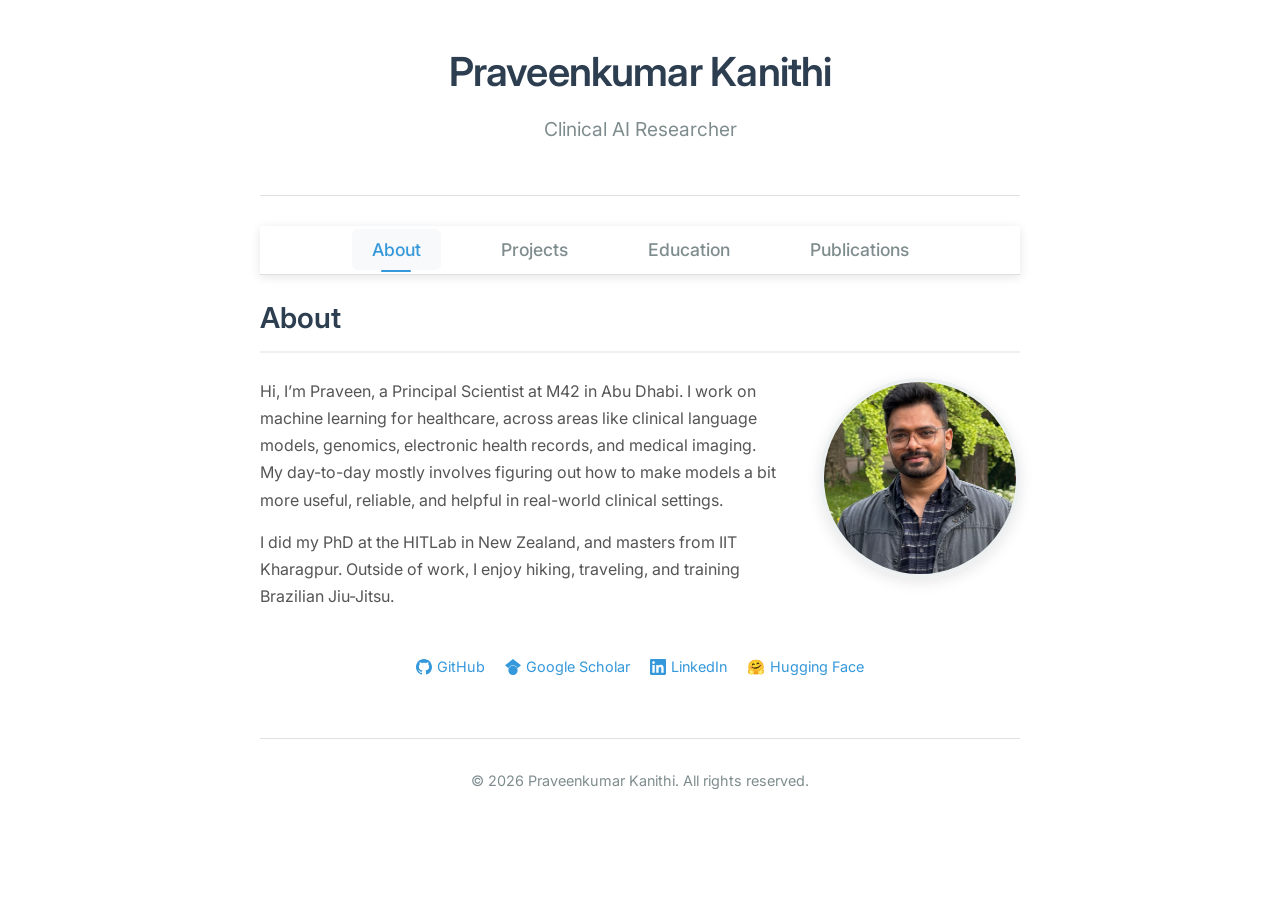
==== commit ae25b39f: "minor enhancements" ====
--- a/index.html
+++ b/index.html
@@ -4,7 +4,13 @@
 <head>
     <meta charset="UTF-8">
     <meta name="viewport" content="width=device-width, initial-scale=1.0">
-    <title>Praveen Kanithi</title>
+    <meta name="description"
+        content="Praveen Kanithi - Clinical AI Researcher specializing in Large Language Models, Genomics, and Medical Imaging. Principal Scientist at M42, Abu Dhabi.">
+    <meta name="keywords" content="Clinical AI, Machine Learning, Healthcare, LLM, Medical Imaging, Genomics, NLP">
+    <meta name="author" content="Praveenkumar Kanithi">
+    <title>Praveen Kanithi | Clinical AI Researcher</title>
+    <link rel="icon" type="image/svg+xml"
+        href="data:image/svg+xml,<svg xmlns='http://www.w3.org/2000/svg' viewBox='0 0 100 100'><text y='.9em' font-size='90'>🧬</text></svg>">
     <link rel="stylesheet" href="styles.css">
     <link href="https://fonts.googleapis.com/css2?family=Inter:wght@300;400;500;600&display=swap" rel="stylesheet">
 </head>
@@ -13,7 +19,7 @@
     <div class="container">
         <header class="header">
             <h1 class="name">Praveenkumar Kanithi</h1>
-            <p class="title">Clnical AI Researcher</p>
+            <p class="title">Clinical AI Researcher</p>
         </header>
 
         <nav class="navigation">
@@ -50,9 +56,6 @@
                 </div>
 
                 <div class="contact-links">
-                    <a href="mailto:kanithi.praveenkumar7@gmail.com" class="contact-link">
-                        <span class="contact-icon">📧</span> Email
-                    </a>
                     <a href="https://github.com/praveenkanithi" target="_blank" class="contact-link">
                         <svg class="contact-icon" width="16" height="16" viewBox="0 0 24 24" fill="currentColor">
                             <path
@@ -85,13 +88,16 @@
                 <h2>Projects</h2>
                 <div class="project">
                     <h3>BioToken & BioFM: Biologically-Informed Genomic Foundation Modeling</h3>
-                    <p class="project-description">A modular tokenization framework and foundation model that
-                        integrate biological structure and function directly into genomic representations. This approach
-                        enhances generalization across molecular phenotypes and achieves state-of-the-art performance on
-                        diverse genomic prediction tasks with substantially reduced computational cost, demonstrating
-                        the power of biologically informed inductive biases in large-scale genomics.</p>
+                    <p class="project-description">A modular tokenization framework and foundation model that integrate
+                        biological structure and function directly into genomic representations.</p>
+                    <ul class="project-highlights">
+                        <li>State-of-the-art performance on diverse genomic prediction tasks</li>
+                        <li>Substantially reduced computational cost through biologically-informed inductive biases</li>
+                        <li>Enhanced generalization across molecular phenotypes</li>
+                    </ul>
                     <div class="project-image">
-                        <img src="figures/biotoken_biofm.png" alt="Project 1 Screenshot" class="project-img">
+                        <img src="figures/biotoken_biofm.png" alt="BioToken and BioFM Framework Architecture"
+                            class="project-img">
                     </div>
                     <div class="project-links">
                         <a href="https://www.biorxiv.org/content/10.1101/2025.03.27.645711v1" target="_blank">Paper</a>
@@ -102,12 +108,16 @@
 
                 <div class="project">
                     <h3>MEDIC: Multidimensional Evaluation of Clinical LLMs</h3>
-                    <p class="project-description">A framework for evaluating large language models in
-                        healthcare across reasoning, ethics, safety, and language understanding. MEDIC introduces a
-                        novel cross-examination approach for assessing performance and hallucination without reference
-                        outputs, supporting informed model selection for diverse clinical applications.</p>
+                    <p class="project-description">A comprehensive framework for evaluating large language models in
+                        healthcare across multiple dimensions.</p>
+                    <ul class="project-highlights">
+                        <li>Evaluates reasoning, ethics, safety, and language understanding</li>
+                        <li>Novel cross-examination approach for hallucination detection without reference outputs</li>
+                        <li>Presented at NVIDIA GTC 2025</li>
+                    </ul>
                     <div class="project-image">
-                        <img src="figures/MEDIC_framework.png" alt="Project 2 Screenshot" class="project-img">
+                        <img src="figures/MEDIC_framework.png" alt="MEDIC Evaluation Framework Diagram"
+                            class="project-img">
                     </div>
                     <div class="project-links">
                         <!-- <a href="https://github.com/yourusername/project2" target="_blank">Code</a> -->
@@ -118,12 +128,16 @@
 
                 <div class="project">
                     <h3>Med42: Open Medical Language Models</h3>
-                    <p class="project-description">An effort to build and refine open medical language
-                        models through clinical domain adaptation and alignment. The Med42 series explores ways to
-                        improve clinical reasoning, factual accuracy, and safety across a range of medical tasks,
-                        contributing open and reproducible resources for the research community.</p>
+                    <p class="project-description">Building and refining open medical language models through clinical
+                        domain adaptation and alignment.</p>
+                    <ul class="project-highlights">
+                        <li>Improved clinical reasoning, factual accuracy, and safety</li>
+                        <li>Open and reproducible resources for the research community</li>
+                        <li>Published at AAAI Clinical LLM Symposium</li>
+                    </ul>
                     <div class="project-image">
-                        <img src="figures/med42.png" alt="Project 3 Screenshot" class="project-img">
+                        <img src="figures/med42.png" alt="Med42 Medical Language Model Architecture"
+                            class="project-img">
                     </div>
                     <div class="project-links">
                         <!-- <a href="https://github.com/yourusername/project3" target="_blank">Code</a> -->
@@ -134,13 +148,16 @@
 
                 <div class="project">
                     <h3>CXformer: Efficient Scaling of Vision Transformers for Chest X-ray Analysis</h3>
-                    <p class="project-description">A study adapting vision transformer architectures
-                        for clinical imaging. CXformer builds on DINOv2 through targeted architectural and training
-                        refinements, improving efficiency and performance on major chest X-ray benchmarks. The model
-                        demonstrates that training optimizations can outweigh scaling, achieving competitive results
-                        across classification, segmentation, and report generation tasks.</p>
+                    <p class="project-description">Adapting vision transformer architectures for clinical imaging,
+                        building on DINOv2 through targeted refinements.</p>
+                    <ul class="project-highlights">
+                        <li>Improved efficiency and performance on major chest X-ray benchmarks</li>
+                        <li>Demonstrates training optimizations can outweigh raw scaling</li>
+                        <li>Competitive results across classification, segmentation, and report generation</li>
+                    </ul>
                     <div class="project-image">
-                        <img src="figures/CXformer.png" alt="Project 3 Screenshot" class="project-img">
+                        <img src="figures/CXformer.png" alt="CXformer Vision Transformer Performance Chart"
+                            class="project-img">
                     </div>
                     <div class="project-links">
                         <!-- <a href="https://github.com/yourusername/project3" target="_blank">Code</a> -->
--- a/styles.css
+++ b/styles.css
@@ -235,8 +235,73 @@
     text-decoration: underline;
 }
 
+.contact-link.cv-download {
+    background-color: #3498db;
+    color: white;
+    padding: 8px 16px;
+    border-radius: 6px;
+    font-weight: 500;
+    transition: all 0.2s ease;
+}
+
+.contact-link.cv-download:hover {
+    background-color: #2980b9;
+    color: white;
+    text-decoration: none;
+    transform: translateY(-1px);
+    box-shadow: 0 4px 12px rgba(52, 152, 219, 0.3);
+}
+
 .contact-icon {
     font-size: 0.9rem;
+}
+
+/* News section styles */
+.news-section {
+    background: linear-gradient(135deg, #f8f9fa 0%, #e9ecef 100%);
+    border-radius: 10px;
+    padding: 20px 25px;
+    margin-bottom: 30px;
+    border-left: 4px solid #27ae60;
+}
+
+.news-title {
+    font-size: 1.1rem;
+    font-weight: 600;
+    color: #2c3e50;
+    margin-bottom: 15px;
+}
+
+.news-list {
+    list-style: none;
+    padding: 0;
+    margin: 0;
+}
+
+.news-list li {
+    padding: 8px 0;
+    color: #555;
+    font-size: 0.95rem;
+    border-bottom: 1px solid #dee2e6;
+    display: flex;
+    gap: 12px;
+    align-items: flex-start;
+}
+
+.news-list li:last-child {
+    border-bottom: none;
+    padding-bottom: 0;
+}
+
+.news-date {
+    background-color: #27ae60;
+    color: white;
+    font-size: 0.75rem;
+    font-weight: 600;
+    padding: 3px 8px;
+    border-radius: 4px;
+    white-space: nowrap;
+    flex-shrink: 0;
 }
 
 .section h2 {
@@ -271,8 +336,25 @@
 }
 
 .project-description {
-    margin-bottom: 15px;
+    margin-bottom: 12px;
     color: #555;
+}
+
+.project-highlights {
+    margin: 0 0 15px 0;
+    padding-left: 20px;
+    color: #555;
+}
+
+.project-highlights li {
+    margin-bottom: 6px;
+    font-size: 0.95rem;
+    line-height: 1.5;
+    position: relative;
+}
+
+.project-highlights li::marker {
+    color: #3498db;
 }
 
 .project-image {
@@ -458,6 +540,19 @@
 
     .contact-link {
         font-size: 0.85rem;
+    }
+
+    .news-section {
+        padding: 15px 18px;
+    }
+
+    .news-list li {
+        flex-direction: column;
+        gap: 6px;
+    }
+
+    .news-date {
+        align-self: flex-start;
     }
 
     .section h2 {
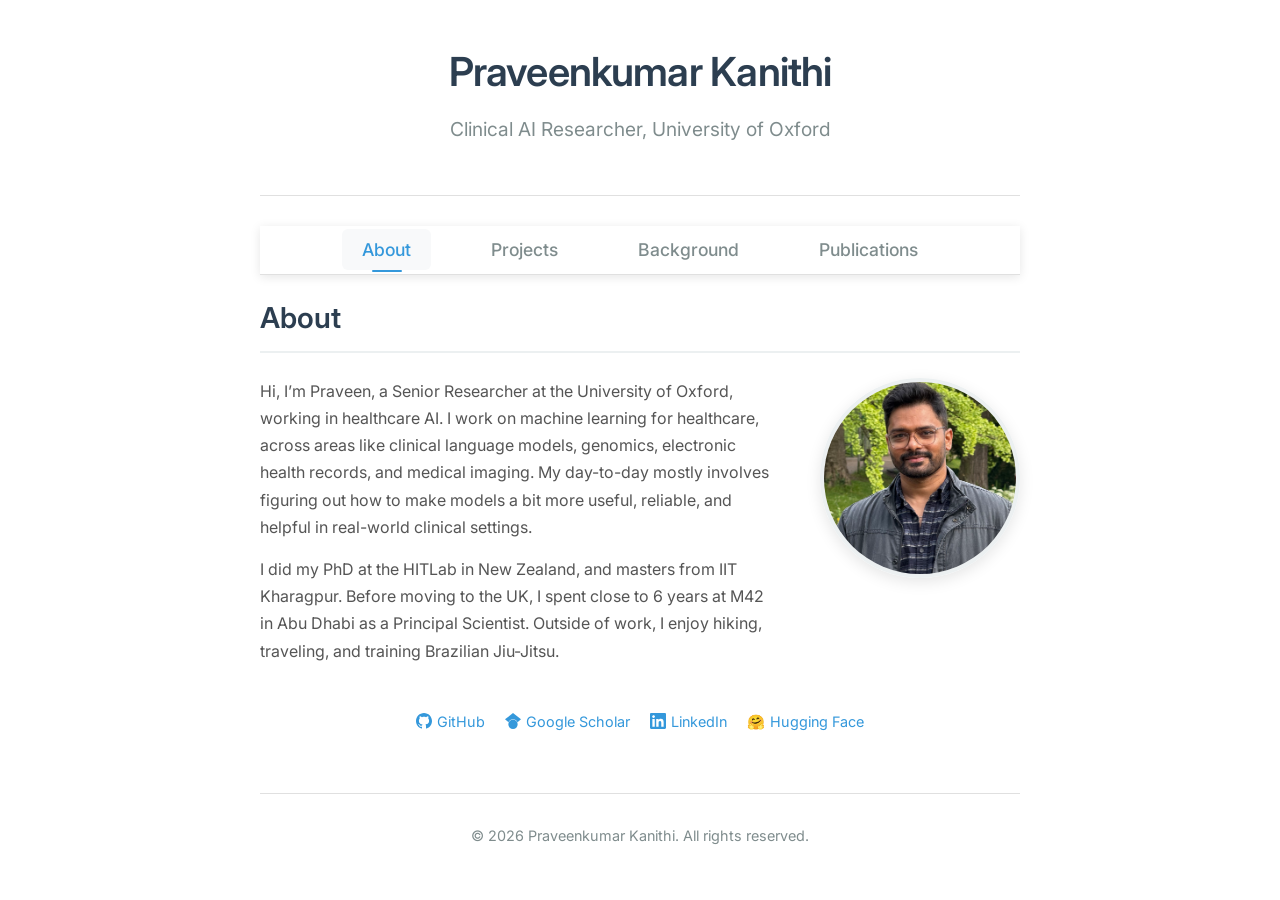
==== commit fc313e6b: "publication update and structural mods." ====
--- a/index.html
+++ b/index.html
@@ -5,12 +5,12 @@
     <meta charset="UTF-8">
     <meta name="viewport" content="width=device-width, initial-scale=1.0">
     <meta name="description"
-        content="Praveen Kanithi - Clinical AI Researcher specializing in Large Language Models, Genomics, and Medical Imaging. Principal Scientist at M42, Abu Dhabi.">
+        content="Praveen Kanithi - Clinical AI Researcher specializing in Large Language Models, Genomics, and Medical Imaging. Senior Researcher at the University of Oxford.">
     <meta name="keywords" content="Clinical AI, Machine Learning, Healthcare, LLM, Medical Imaging, Genomics, NLP">
     <meta name="author" content="Praveenkumar Kanithi">
     <title>Praveen Kanithi | Clinical AI Researcher</title>
     <link rel="icon" type="image/svg+xml"
-        href="data:image/svg+xml,<svg xmlns='http://www.w3.org/2000/svg' viewBox='0 0 100 100'><text y='.9em' font-size='90'>🧬</text></svg>">
+        href="data:image/svg+xml,<svg xmlns='http://www.w3.org/2000/svg' viewBox='0 0 100 100'><rect width='100' height='100' rx='16' fill='%232c3e50'/><text x='50' y='68' font-family='Inter,Arial,sans-serif' font-size='48' font-weight='600' fill='white' text-anchor='middle'>PK</text></svg>">
     <link rel="stylesheet" href="styles.css">
     <link href="https://fonts.googleapis.com/css2?family=Inter:wght@300;400;500;600&display=swap" rel="stylesheet">
 </head>
@@ -19,7 +19,7 @@
     <div class="container">
         <header class="header">
             <h1 class="name">Praveenkumar Kanithi</h1>
-            <p class="title">Clinical AI Researcher</p>
+            <p class="title">Clinical AI Researcher, University of Oxford</p>
         </header>
 
         <nav class="navigation">
@@ -31,7 +31,7 @@
             <ul class="nav-tabs" id="nav-tabs">
                 <li><a href="#about" class="nav-link active">About</a></li>
                 <li><a href="#projects" class="nav-link">Projects</a></li>
-                <li><a href="#education" class="nav-link">Education</a></li>
+                <li><a href="#education" class="nav-link">Background</a></li>
                 <li><a href="#publications" class="nav-link">Publications</a></li>
             </ul>
         </nav>
@@ -41,14 +41,14 @@
                 <h2>About</h2>
                 <div class="about-content">
                     <div class="about-text">
-                        <p>Hi, I’m Praveen, a Principal Scientist at M42 in Abu Dhabi.
+                        <p>Hi, I’m Praveen, a Senior Researcher at the University of Oxford, working in healthcare AI.
                             I work on machine learning for healthcare, across areas like clinical
                             language models, genomics, electronic health records, and medical imaging.
                             My day-to-day mostly involves figuring out how to make models a bit more
                             useful, reliable, and helpful in real-world clinical settings.</p>
-                        <p>I did my PhD at the HITLab in New Zealand, and masters from IIT Kharagpur. Outside of work, I
-                            enjoy hiking,
-                            traveling, and training Brazilian Jiu-Jitsu.</p>
+                        <p>I did my PhD at the HITLab in New Zealand, and masters from IIT Kharagpur. Before moving to
+                            the UK, I spent close to 6 years at M42 in Abu Dhabi as a Principal Scientist. Outside of
+                            work, I enjoy hiking, traveling, and training Brazilian Jiu-Jitsu.</p>
                     </div>
                     <div class="profile-picture">
                         <img src="figures/praveen.jpeg" alt="Praveenkumar Kanithi" class="profile-img">
@@ -86,90 +86,34 @@
 
             <section id="projects" class="section page">
                 <h2>Projects</h2>
-                <div class="project">
-                    <h3>BioToken & BioFM: Biologically-Informed Genomic Foundation Modeling</h3>
-                    <p class="project-description">A modular tokenization framework and foundation model that integrate
-                        biological structure and function directly into genomic representations.</p>
-                    <ul class="project-highlights">
-                        <li>State-of-the-art performance on diverse genomic prediction tasks</li>
-                        <li>Substantially reduced computational cost through biologically-informed inductive biases</li>
-                        <li>Enhanced generalization across molecular phenotypes</li>
-                    </ul>
-                    <div class="project-image">
-                        <img src="figures/biotoken_biofm.png" alt="BioToken and BioFM Framework Architecture"
-                            class="project-img">
-                    </div>
-                    <div class="project-links">
-                        <a href="https://www.biorxiv.org/content/10.1101/2025.03.27.645711v1" target="_blank">Paper</a>
-                        <a href="https://github.com/m42-health/biofm-eval/" target="_blank">Code</a>
-                        <a href="https://huggingface.co/m42-health/BioFM-265M" target="_blank">Model</a>
-                    </div>
-                </div>
-
-                <div class="project">
-                    <h3>MEDIC: Multidimensional Evaluation of Clinical LLMs</h3>
-                    <p class="project-description">A comprehensive framework for evaluating large language models in
-                        healthcare across multiple dimensions.</p>
-                    <ul class="project-highlights">
-                        <li>Evaluates reasoning, ethics, safety, and language understanding</li>
-                        <li>Novel cross-examination approach for hallucination detection without reference outputs</li>
-                        <li>Presented at NVIDIA GTC 2025</li>
-                    </ul>
-                    <div class="project-image">
-                        <img src="figures/MEDIC_framework.png" alt="MEDIC Evaluation Framework Diagram"
-                            class="project-img">
-                    </div>
-                    <div class="project-links">
-                        <!-- <a href="https://github.com/yourusername/project2" target="_blank">Code</a> -->
-                        <a href="https://arxiv.org/abs/2409.07314" target="_blank">Paper</a>
-                        <a href="https://huggingface.co/spaces/m42-health/MEDIC-Benchmark" target="_blank">Demo</a>
-                    </div>
-                </div>
-
-                <div class="project">
-                    <h3>Med42: Open Medical Language Models</h3>
-                    <p class="project-description">Building and refining open medical language models through clinical
-                        domain adaptation and alignment.</p>
-                    <ul class="project-highlights">
-                        <li>Improved clinical reasoning, factual accuracy, and safety</li>
-                        <li>Open and reproducible resources for the research community</li>
-                        <li>Published at AAAI Clinical LLM Symposium</li>
-                    </ul>
-                    <div class="project-image">
-                        <img src="figures/med42.png" alt="Med42 Medical Language Model Architecture"
-                            class="project-img">
-                    </div>
-                    <div class="project-links">
-                        <!-- <a href="https://github.com/yourusername/project3" target="_blank">Code</a> -->
-                        <a href="https://arxiv.org/pdf/2408.06142" target="_blank">Paper</a>
-                        <a href="https://huggingface.co/m42-health/Llama3-Med42-70B" target="_blank">Model</a>
-                    </div>
-                </div>
-
-                <div class="project">
-                    <h3>CXformer: Efficient Scaling of Vision Transformers for Chest X-ray Analysis</h3>
-                    <p class="project-description">Adapting vision transformer architectures for clinical imaging,
-                        building on DINOv2 through targeted refinements.</p>
-                    <ul class="project-highlights">
-                        <li>Improved efficiency and performance on major chest X-ray benchmarks</li>
-                        <li>Demonstrates training optimizations can outweigh raw scaling</li>
-                        <li>Competitive results across classification, segmentation, and report generation</li>
-                    </ul>
-                    <div class="project-image">
-                        <img src="figures/CXformer.png" alt="CXformer Vision Transformer Performance Chart"
-                            class="project-img">
-                    </div>
-                    <div class="project-links">
-                        <!-- <a href="https://github.com/yourusername/project3" target="_blank">Code</a> -->
-                        <a href="https://openreview.net/pdf?id=6fqfInxqG1" target="_blank">Paper</a>
-                        <a href="https://github.com/m42-health/CXformer/" target="_blank">Code</a>
-                        <a href="https://huggingface.co/m42-health/CXformer-base" target="_blank">Model</a>
-                    </div>
-                </div>
+                <div id="projects-container"></div>
             </section>
 
             <section id="education" class="section page">
-                <h2>Education</h2>
+                <h2>Background</h2>
+
+                <h3 class="section-subheading">Work Experience</h3>
+
+                <div class="education-item">
+                    <h3>Senior Researcher – Healthcare AI</h3>
+                    <p class="institution">University of Oxford, UK</p>
+                    <p class="year">03/2026 – Present</p>
+                </div>
+
+                <div class="education-item">
+                    <h3>Principal Scientist</h3>
+                    <p class="institution">M42 (A G42 company), Abu Dhabi, UAE</p>
+                    <p class="year">09/2023 – 03/2026</p>
+                </div>
+
+                <div class="education-item">
+                    <h3>Senior Applied Scientist</h3>
+                    <p class="institution">M42 (A G42 company), Abu Dhabi, UAE</p>
+                    <p class="year">06/2020 – 09/2023</p>
+                </div>
+
+                <h3 class="section-subheading">Education</h3>
+
                 <div class="education-item">
                     <h3>Ph.D.</h3>
                     <p class="institution">HITLab, University of Canterbury</p>
@@ -213,10 +157,37 @@
             </section>
 
             <section id="publications" class="section page">
-                <h2>Publications</h2>
+                <h2>Selected Publications</h2>
                 <p class="publications-note">A full list of publications can be found on <a
                         href="https://scholar.google.com/citations?user=UFf9NzMAAAAJ&hl=en" target="_blank">Google
                         Scholar</a>. * indicates equal contribution.</p>
+
+
+                <div class="publication">
+                    <p class="publication-text">Medvedev, A.*, Viswanathan, K.*, <b>Kanithi, P.*</b>, Vishniakov, K.,
+                        Munjal, P., Christophe, C., ... & Khan, S. (2025). BioToken and BioFM-Biologically-Informed
+                        Tokenization Enables Accurate and Efficient Genomic Foundation Models. <em>Accepted at ICML 2026</em>. <a
+                            href="https://www.biorxiv.org/content/10.1101/2025.03.27.645711v1" target="_blank">PDF</a> | <a
+                            href="https://github.com/m42-health/biofm-eval/" target="_blank">Code</a> | <a
+                            href="https://huggingface.co/m42-health/BioFM-265M" target="_blank">Model</a></p>
+                </div>
+
+                <div class="publication">
+                    <p class="publication-text">Raha, T., Christophe, C., Saadi, N., Javed, H. A., Pimentel, M. A.,
+                        Rajan, R., & <b>Kanithi, P.</b> (2026). Cross-Examination Framework: A Task-Agnostic Diagnostic
+                        for Information Fidelity in Text-to-Text Generation. <em>Accepted at ACL 2026</em>. <a
+                            href="https://arxiv.org/abs/2601.19350" target="_blank">PDF</a></p>
+                </div>
+
+                <div class="publication">
+                    <p class="publication-text">Vishniakov, K., Viswanathan, K., Medvedev, A., <b>Kanithi, P.</b>,
+                        Pimentel, M. A., Rajan, R., & Khan, S. Tokenization to Transfer: Do Genomic Foundation Models
+                        Learn Good Representations?. <em>The Fourteenth International Conference on Learning
+                            Representations (ICLR 2026)</em>. <a
+                            href="https://www.biorxiv.org/content/10.1101/2024.12.18.628606v3.full"
+                            target="_blank">PDF</a> | <a href="https://github.com/m42-health/gfm-random-eval"
+                            target="_blank">Code</a></p>
+                </div>
 
                 <div class="publication">
                     <p class="publication-text">Maslenkova, S., Christophe, C., Pimentel, M. A., ... <b>Kanithi,
@@ -228,15 +199,6 @@
                 </div>
 
                 <div class="publication">
-                    <p class="publication-text">Medvedev, A.*, Viswanathan, K.*, <b>Kanithi, P.*</b>, Vishniakov, K.,
-                        Munjal, P., Christophe, C., ... & Khan, S. (2025). BioToken and BioFM-Biologically-Informed
-                        Tokenization Enables Accurate and Efficient Genomic Foundation Models. bioRxiv, 2025-03. <a
-                            href="https://huggingface.co/m42-health/BioFM-265M" target="_blank">PDF</a> | <a
-                            href="https://github.com/m42-health/biofm-eval/" target="_blank">Code</a> | <a
-                            href="https://huggingface.co/m42-health/BioFM-265M" target="_blank">Model</a></p>
-                </div>
-
-                <div class="publication">
                     <p class="publication-text">Al-Mahrooqi, A., Munjal, P., Rajan, R., Pimentel, M. A.,
                         <b>Kanithi, P.</b> (2025). <em>Empirical Analysis of Scaling Vision Foundation Models for Chest
                             X-rays. In Medical Imaging with Deep Learning</em>. <a
@@ -245,6 +207,7 @@
                     </p>
                 </div>
 
+
                 <div class="publication">
                     <p class="publication-text"><b>Kanithi, P. K.</b>, Christophe, C., Pimentel, M. A., Raha, T., Saadi,
                         N., Javed, H., ... & Khan, S. (2024). MEDIC: Towards a Comprehensive Framework for Evaluating
@@ -270,25 +233,6 @@
                             href="https://huggingface.co/spaces/m42-health/med42-70b" target="_blank">Model</a></p>
                 </div>
 
-                <div class="publication">
-                    <p class="publication-text"><b>Kanithi, P.</b>, De Ruiter, N. J., Amma, M. R., Lindeman, R. W.,
-                        Butler, A.
-                        P., Butler, P. H., ... & Younger, W. R. (2020). <em>Interactive image segmentation of MARS
-                            datasets
-                            using bag of features. IEEE transactions on radiation and plasma medical sciences, 5(4),
-                            559-567</em>. <a href="https://ieeexplore.ieee.org/document/9225700/"
-                            target="_blank">PDF</a></p>
-                </div>
-
-                <div class="publication">
-                    <p class="publication-text"><b>Kanithi, P. K.</b>, Chatterjee, J., & Sheet, D. (2016, December).
-                        Immersive
-                        augmented reality system for assisting needle positioning during ultrasound guided intervention.
-                        <em>In Proceedings of the Tenth Indian Conference on Computer Vision, Graphics and Image
-                            Processing (pp. 1-8)</em>. <a href="https://dl.acm.org/doi/abs/10.1145/3009977.3010023"
-                            target="_blank">PDF</a>
-                    </p>
-                </div>
             </section>
         </main>
 
@@ -297,6 +241,7 @@
         </footer>
     </div>
 
+    <script src="projects.js"></script>
     <script>
         // Hamburger menu toggle
         const hamburger = document.getElementById('hamburger');
--- a/styles.css
+++ b/styles.css
@@ -396,6 +396,16 @@
     color: white;
 }
 
+/* Background section subheadings */
+.section-subheading {
+    font-size: 1.1rem;
+    font-weight: 600;
+    color: #7f8c8d;
+    text-transform: uppercase;
+    letter-spacing: 0.06em;
+    margin: 28px 0 12px;
+}
+
 /* Education styles */
 .education-item {
     margin-bottom: 30px;
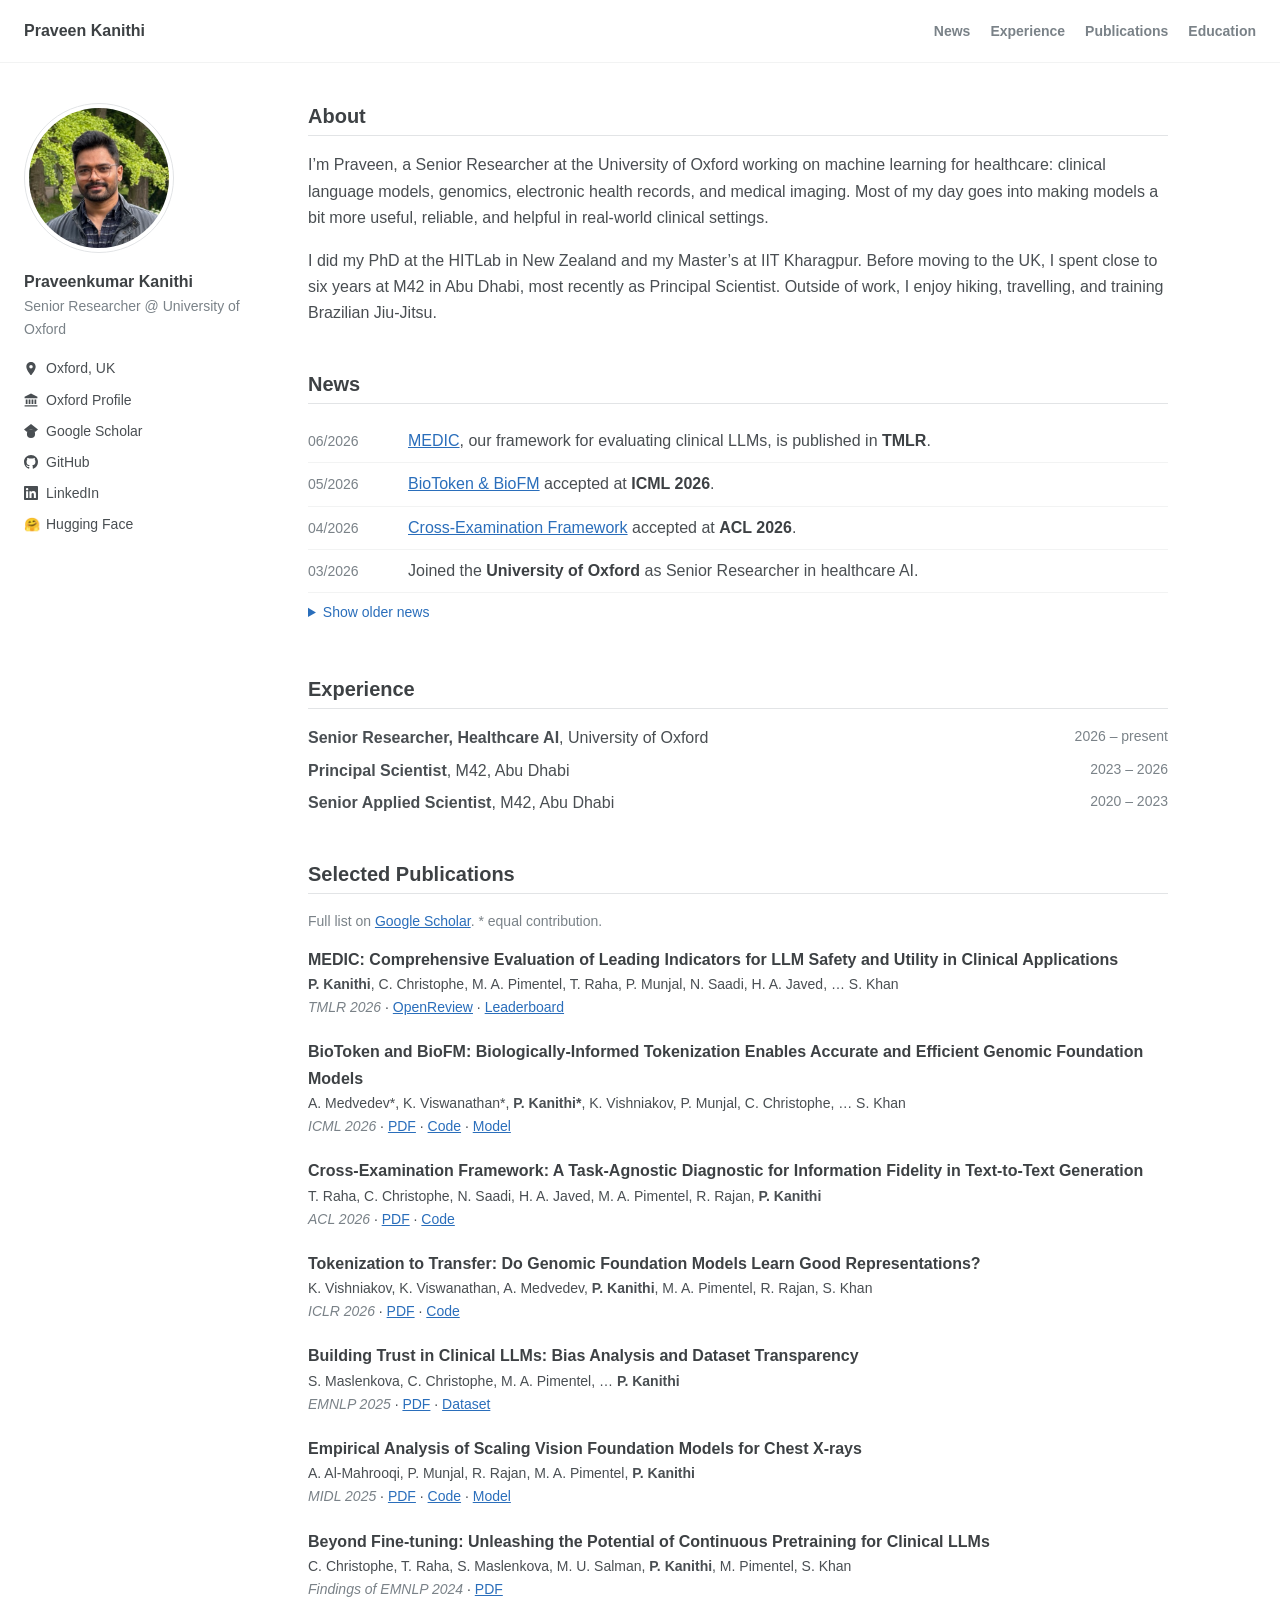
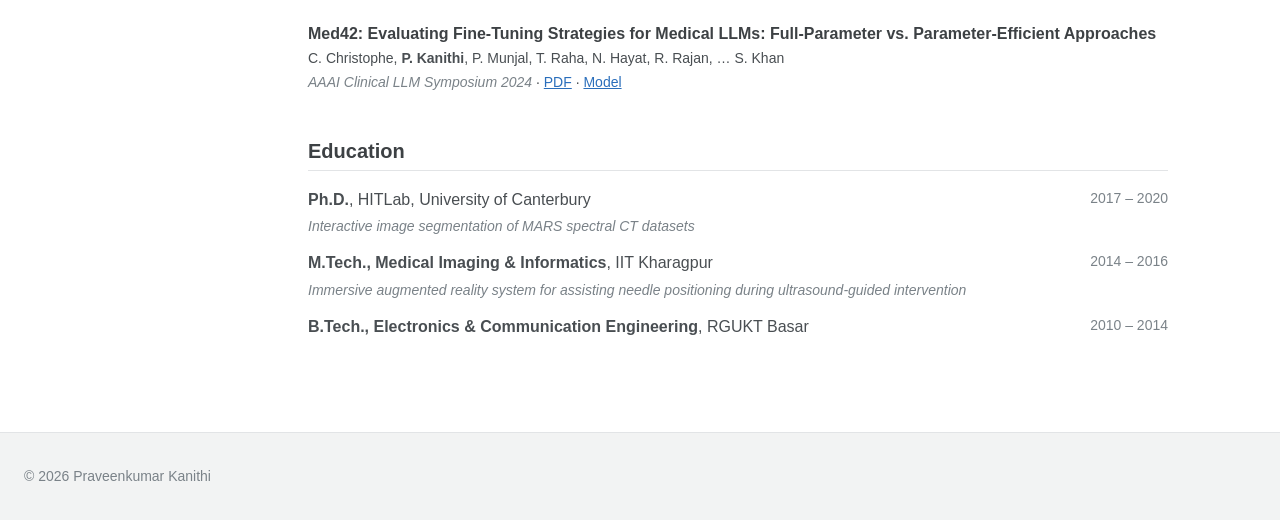
==== commit 952e43d5: "website layout update" ====
--- a/index.html
+++ b/index.html
@@ -4,314 +4,204 @@
 <head>
     <meta charset="UTF-8">
     <meta name="viewport" content="width=device-width, initial-scale=1.0">
+    <title>Praveen Kanithi</title>
     <meta name="description"
-        content="Praveen Kanithi - Clinical AI Researcher specializing in Large Language Models, Genomics, and Medical Imaging. Senior Researcher at the University of Oxford.">
-    <meta name="keywords" content="Clinical AI, Machine Learning, Healthcare, LLM, Medical Imaging, Genomics, NLP">
-    <meta name="author" content="Praveenkumar Kanithi">
-    <title>Praveen Kanithi | Clinical AI Researcher</title>
+        content="Praveenkumar Kanithi, Senior Researcher in healthcare AI at the University of Oxford. Clinical language models, genomics, EHR and medical imaging.">
+    <meta property="og:title" content="Praveen Kanithi">
+    <meta property="og:description" content="Senior Researcher in healthcare AI, University of Oxford.">
+    <meta property="og:image" content="https://praveenkanithi.github.io/figures/praveen.jpeg">
     <link rel="icon" type="image/svg+xml"
-        href="data:image/svg+xml,<svg xmlns='http://www.w3.org/2000/svg' viewBox='0 0 100 100'><rect width='100' height='100' rx='16' fill='%232c3e50'/><text x='50' y='68' font-family='Inter,Arial,sans-serif' font-size='48' font-weight='600' fill='white' text-anchor='middle'>PK</text></svg>">
+        href="data:image/svg+xml,<svg xmlns='http://www.w3.org/2000/svg' viewBox='0 0 100 100'><rect width='100' height='100' rx='16' fill='%231a3a5c'/><text x='50' y='68' font-family='Arial,sans-serif' font-size='48' font-weight='600' fill='white' text-anchor='middle'>PK</text></svg>">
     <link rel="stylesheet" href="styles.css">
-    <link href="https://fonts.googleapis.com/css2?family=Inter:wght@300;400;500;600&display=swap" rel="stylesheet">
 </head>
 
 <body>
-    <div class="container">
-        <header class="header">
-            <h1 class="name">Praveenkumar Kanithi</h1>
-            <p class="title">Clinical AI Researcher, University of Oxford</p>
-        </header>
-
-        <nav class="navigation">
-            <button class="hamburger" id="hamburger">
-                <span class="hamburger-line"></span>
-                <span class="hamburger-line"></span>
-                <span class="hamburger-line"></span>
-            </button>
-            <ul class="nav-tabs" id="nav-tabs">
-                <li><a href="#about" class="nav-link active">About</a></li>
-                <li><a href="#projects" class="nav-link">Projects</a></li>
-                <li><a href="#education" class="nav-link">Background</a></li>
-                <li><a href="#publications" class="nav-link">Publications</a></li>
+    <header class="topbar">
+        <div class="wrap">
+            <a href="#" class="brand">Praveen Kanithi</a>
+            <nav>
+                <a href="#news">News</a>
+                <a href="#experience">Experience</a>
+                <a href="#publications">Publications</a>
+                <a href="#education">Education</a>
+            </nav>
+        </div>
+    </header>
+
+    <div class="wrap layout">
+        <aside class="sidebar">
+            <img src="figures/praveen.jpeg" alt="Praveenkumar Kanithi" class="photo">
+            <div class="who">
+                <h1>Praveenkumar Kanithi</h1>
+                <p>Senior Researcher @ University of Oxford</p>
+            </div>
+            <ul class="links">
+                <li><svg viewBox="0 0 24 24"><path d="M12 0C7.6 0 4 3.6 4 8c0 5.4 7 13.7 7.3 14.1.4.4 1 .4 1.4 0C13 21.7 20 13.4 20 8c0-4.4-3.6-8-8-8zm0 11a3 3 0 1 1 0-6 3 3 0 0 1 0 6z" /></svg>Oxford, UK</li>
+                <li><a href="https://www.expmedndm.ox.ac.uk/team/praveen-kanithi"><svg viewBox="0 0 24 24"><path d="M12 1 1 6.5V9h22V6.5L12 1zM3 11v8h3v-8H3zm5 0v8h3v-8H8zm5 0v8h3v-8h-3zm5 0v8h3v-8h-3zM1 21v2h22v-2H1z" /></svg>Oxford Profile</a></li>
+                <li><a href="https://scholar.google.com/citations?user=UFf9NzMAAAAJ&amp;hl=en"><svg viewBox="0 0 24 24"><path d="M5.242 13.769L0 9.5 12 0l12 9.5-5.242 4.269C17.548 11.249 14.978 9.5 12 9.5c-2.977 0-5.548 1.748-6.758 4.269zM12 10a7 7 0 1 0 0 14 7 7 0 0 0 0-14z" /></svg>Google Scholar</a></li>
+                <li><a href="https://github.com/praveenkanithi"><svg viewBox="0 0 24 24"><path d="M12 0c-6.626 0-12 5.373-12 12 0 5.302 3.438 9.8 8.207 11.387.599.111.793-.261.793-.577v-2.234c-3.338.726-4.033-1.416-4.033-1.416-.546-1.387-1.333-1.756-1.333-1.756-1.089-.745.083-.729.083-.729 1.205.084 1.839 1.237 1.839 1.237 1.07 1.834 2.807 1.304 3.492.997.107-.775.418-1.305.762-1.604-2.665-.305-5.467-1.334-5.467-5.931 0-1.311.469-2.381 1.236-3.221-.124-.303-.535-1.524.117-3.176 0 0 1.008-.322 3.301 1.23.957-.266 1.983-.399 3.003-.404 1.02.005 2.047.138 3.006.404 2.291-1.552 3.297-1.23 3.297-1.23.653 1.653.242 2.874.118 3.176.77.84 1.235 1.911 1.235 3.221 0 4.609-2.807 5.624-5.479 5.921.43.372.823 1.102.823 2.222v3.293c0 .319.192.694.801.576 4.765-1.589 8.199-6.086 8.199-11.386 0-6.627-5.373-12-12-12z" /></svg>GitHub</a></li>
+                <li><a href="https://linkedin.com/in/praveen74"><svg viewBox="0 0 24 24"><path d="M20.447 20.452h-3.554v-5.569c0-1.328-.027-3.037-1.852-3.037-1.853 0-2.136 1.445-2.136 2.939v5.667H9.351V9h3.414v1.561h.046c.477-.9 1.637-1.85 3.37-1.85 3.601 0 4.267 2.37 4.267 5.455v6.286zM5.337 7.433c-1.144 0-2.063-.926-2.063-2.065 0-1.138.92-2.063 2.063-2.063 1.14 0 2.064.925 2.064 2.063 0 1.139-.925 2.065-2.064 2.065zm1.782 13.019H3.555V9h3.564v11.452zM22.225 0H1.771C.792 0 0 .774 0 1.729v20.542C0 23.227.792 24 1.771 24h20.451C23.2 24 24 23.227 24 22.271V1.729C24 .774 23.2 0 22.222 0h.003z" /></svg>LinkedIn</a></li>
+                <li><a href="https://huggingface.co/pkanithi"><span class="emoji">🤗</span>Hugging Face</a></li>
             </ul>
-        </nav>
+        </aside>
 
         <main>
-            <section id="about" class="section page active">
+            <section id="about">
                 <h2>About</h2>
-                <div class="about-content">
-                    <div class="about-text">
-                        <p>Hi, I’m Praveen, a Senior Researcher at the University of Oxford, working in healthcare AI.
-                            I work on machine learning for healthcare, across areas like clinical
-                            language models, genomics, electronic health records, and medical imaging.
-                            My day-to-day mostly involves figuring out how to make models a bit more
-                            useful, reliable, and helpful in real-world clinical settings.</p>
-                        <p>I did my PhD at the HITLab in New Zealand, and masters from IIT Kharagpur. Before moving to
-                            the UK, I spent close to 6 years at M42 in Abu Dhabi as a Principal Scientist. Outside of
-                            work, I enjoy hiking, traveling, and training Brazilian Jiu-Jitsu.</p>
-                    </div>
-                    <div class="profile-picture">
-                        <img src="figures/praveen.jpeg" alt="Praveenkumar Kanithi" class="profile-img">
-                    </div>
-                </div>
-
-                <div class="contact-links">
-                    <a href="https://github.com/praveenkanithi" target="_blank" class="contact-link">
-                        <svg class="contact-icon" width="16" height="16" viewBox="0 0 24 24" fill="currentColor">
-                            <path
-                                d="M12 0c-6.626 0-12 5.373-12 12 0 5.302 3.438 9.8 8.207 11.387.599.111.793-.261.793-.577v-2.234c-3.338.726-4.033-1.416-4.033-1.416-.546-1.387-1.333-1.756-1.333-1.756-1.089-.745.083-.729.083-.729 1.205.084 1.839 1.237 1.839 1.237 1.07 1.834 2.807 1.304 3.492.997.107-.775.418-1.305.762-1.604-2.665-.305-5.467-1.334-5.467-5.931 0-1.311.469-2.381 1.236-3.221-.124-.303-.535-1.524.117-3.176 0 0 1.008-.322 3.301 1.23.957-.266 1.983-.399 3.003-.404 1.02.005 2.047.138 3.006.404 2.291-1.552 3.297-1.23 3.297-1.23.653 1.653.242 2.874.118 3.176.77.84 1.235 1.911 1.235 3.221 0 4.609-2.807 5.624-5.479 5.921.43.372.823 1.102.823 2.222v3.293c0 .319.192.694.801.576 4.765-1.589 8.199-6.086 8.199-11.386 0-6.627-5.373-12-12-12z" />
-                        </svg>
-                        GitHub
-                    </a>
-                    <a href="https://scholar.google.com/citations?user=UFf9NzMAAAAJ&hl=en" target="_blank"
-                        class="contact-link">
-                        <svg class="contact-icon" width="16" height="16" viewBox="0 0 24 24" fill="currentColor">
-                            <path
-                                d="M5.242 13.769L0 9.5 12 0l12 9.5-5.242 4.269C17.548 11.249 14.978 9.5 12 9.5c-2.977 0-5.548 1.748-6.758 4.269zM12 10a7 7 0 1 0 0 14 7 7 0 0 0 0-14z" />
-                        </svg>
-                        Google Scholar
-                    </a>
-                    <a href="https://linkedin.com/in/praveen74" target="_blank" class="contact-link">
-                        <svg class="contact-icon" width="16" height="16" viewBox="0 0 24 24" fill="currentColor">
-                            <path
-                                d="M20.447 20.452h-3.554v-5.569c0-1.328-.027-3.037-1.852-3.037-1.853 0-2.136 1.445-2.136 2.939v5.667H9.351V9h3.414v1.561h.046c.477-.9 1.637-1.85 3.37-1.85 3.601 0 4.267 2.37 4.267 5.455v6.286zM5.337 7.433c-1.144 0-2.063-.926-2.063-2.065 0-1.138.92-2.063 2.063-2.063 1.14 0 2.064.925 2.064 2.063 0 1.139-.925 2.065-2.064 2.065zm1.782 13.019H3.555V9h3.564v11.452zM22.225 0H1.771C.792 0 0 .774 0 1.729v20.542C0 23.227.792 24 1.771 24h20.451C23.2 24 24 23.227 24 22.271V1.729C24 .774 23.2 0 22.222 0h.003z" />
-                        </svg>
-                        LinkedIn
-                    </a>
-                    <a href="https://huggingface.co/pkanithi" target="_blank" class="contact-link">
-                        <span class="contact-icon">🤗</span> Hugging Face
-                    </a>
-                </div>
-            </section>
-
-            <section id="projects" class="section page">
-                <h2>Projects</h2>
-                <div id="projects-container"></div>
-            </section>
-
-            <section id="education" class="section page">
-                <h2>Background</h2>
-
-                <h3 class="section-subheading">Work Experience</h3>
-
-                <div class="education-item">
-                    <h3>Senior Researcher – Healthcare AI</h3>
-                    <p class="institution">University of Oxford, UK</p>
-                    <p class="year">03/2026 – Present</p>
-                </div>
-
-                <div class="education-item">
-                    <h3>Principal Scientist</h3>
-                    <p class="institution">M42 (A G42 company), Abu Dhabi, UAE</p>
-                    <p class="year">09/2023 – 03/2026</p>
-                </div>
-
-                <div class="education-item">
-                    <h3>Senior Applied Scientist</h3>
-                    <p class="institution">M42 (A G42 company), Abu Dhabi, UAE</p>
-                    <p class="year">06/2020 – 09/2023</p>
-                </div>
-
-                <h3 class="section-subheading">Education</h3>
-
-                <div class="education-item">
-                    <h3>Ph.D.</h3>
-                    <p class="institution">HITLab, University of Canterbury</p>
-                    <p class="year">03/2017 – 05/2020</p>
-                    <p class="thesis">Thesis: Interactive image segmentation of MARS spectral CT datasets</p>
-                    <p class="thesis-description">This thesis addressed the challenge of segmenting spectral CT images
-                        for pre-clinical studies, where limited datasets and variable imaging conditions make automatic
-                        methods
-                        unreliable. An interactive segmentation framework was developed, beginning with a
-                        bag-of-features
-                        approach for 2D images and later extended to incorporate spatial user cues and 2-stage
-                        conditional
-                        random fields to improve segmentation accuracy at boundaries. The work was further adapted to
-                        volumes
-                        through a slice-wise strategy, enabling user interactions to propagate consistently across
-                        slices.
-                        These methods were implemented as software tools to support researchers and clinicians.</p>
-                </div>
-
-                <div class="education-item">
-                    <h3>M.Tech. in Medical imaging and informatics</h3>
-                    <p class="institution">IIT Kharagpur</p>
-                    <p class="year">07/2014 - 05/2016</p>
-                    <p class="thesis">Thesis: Immersive augmented reality system for assiting needle positioning during
-                        ultrasound guided intervention</p>
-                    <p class="thesis-description">This thesis developed an augmented reality system to support
-                        ultrasound-guided needle interventions, where accurate in-plane alignment of the needle with the
-                        ultrasound probe is often difficult. The system tracked both the probe and needle in a 3D world
-                        coordinate system using fiducial markers, enabling real-time visualization of the projected
-                        needle trajectory on the ultrasound image before insertion. The approach aimed to reduce the
-                        need for multiple punctures during free-hand procedures and to improve clinician navigation. The
-                        visualization was further integrated into a head-mounted display, providing an immersive AR
-                        interface that overlaid navigation assistance directly on the live ultrasound feed.</p>
-                </div>
-
-                <div class="education-item">
-                    <h3>B.Tech. in Electronics and communication engineering</h3>
-                    <p class="institution">RGUKT Basar</p>
-                    <p class="year">07/2010 - 05/2014</p>
-                </div>
-            </section>
-
-            <section id="publications" class="section page">
+                <p>I’m Praveen, a Senior Researcher at the University of Oxford working on machine learning for
+                    healthcare: clinical language models, genomics, electronic health records, and medical imaging.
+                    Most of my day goes into making models a bit more useful, reliable, and helpful in real-world
+                    clinical settings.</p>
+                <p>I did my PhD at the HITLab in New Zealand and my Master’s at IIT Kharagpur. Before moving to the
+                    UK, I spent close to six years at M42 in Abu Dhabi, most recently as Principal Scientist. Outside
+                    of work, I enjoy hiking, travelling, and training Brazilian Jiu-Jitsu.</p>
+            </section>
+
+            <section id="news">
+                <h2>News</h2>
+                <ul class="news">
+                    <li><time datetime="2026-06">06/2026</time><span><a href="https://openreview.net/forum?id=pDQe9Icwb6">MEDIC</a>, our
+                            framework for evaluating clinical LLMs, is published in <b>TMLR</b>.</span></li>
+                    <li><time datetime="2026-05">05/2026</time><span><a
+                                href="https://www.biorxiv.org/content/10.1101/2025.03.27.645711v1">BioToken &amp;
+                                BioFM</a> accepted at <b>ICML 2026</b>.</span></li>
+                    <li><time datetime="2026-04">04/2026</time><span><a href="https://arxiv.org/abs/2601.19350">Cross-Examination
+                                Framework</a> accepted at <b>ACL 2026</b>.</span></li>
+                    <li><time datetime="2026-03">03/2026</time><span>Joined the <b>University of Oxford</b> as Senior Researcher in
+                            healthcare AI.</span></li>
+                </ul>
+                <!-- Keep the latest 4 above; move older items in here -->
+                <details>
+                    <summary>Show older news</summary>
+                    <ul class="news">
+                        <li><time datetime="2026-01">01/2026</time><span><a
+                                    href="https://www.biorxiv.org/content/10.1101/2024.12.18.628606v3.full">Tokenization
+                                    to Transfer</a> accepted at <b>ICLR 2026</b>.</span></li>
+                        <li><time datetime="2025-11">11/2025</time><span><a href="https://aclanthology.org/2025.emnlp-main.1174/">Building
+                                    Trust in Clinical LLMs</a> accepted at <b>EMNLP 2025</b>.</span></li>
+                        <li><time datetime="2025-03">03/2025</time><span><a
+                                    href="https://www.nvidia.com/en-us/on-demand/session/gtc25-S72020/">Talk on MEDIC</a>
+                                at <b>NVIDIA GTC 2025</b>.</span></li>
+                    </ul>
+                </details>
+            </section>
+
+            <section id="experience">
+                <h2>Experience</h2>
+                <div class="row"><span><b>Senior Researcher, Healthcare AI</b>, University of Oxford</span><span>2026 –
+                        present</span></div>
+                <div class="row"><span><b>Principal Scientist</b>, M42, Abu Dhabi</span><span>2023 – 2026</span></div>
+                <div class="row"><span><b>Senior Applied Scientist</b>, M42, Abu Dhabi</span><span>2020 – 2023</span>
+                </div>
+            </section>
+
+            <section id="publications">
                 <h2>Selected Publications</h2>
-                <p class="publications-note">A full list of publications can be found on <a
-                        href="https://scholar.google.com/citations?user=UFf9NzMAAAAJ&hl=en" target="_blank">Google
-                        Scholar</a>. * indicates equal contribution.</p>
-
-
-                <div class="publication">
-                    <p class="publication-text">Medvedev, A.*, Viswanathan, K.*, <b>Kanithi, P.*</b>, Vishniakov, K.,
-                        Munjal, P., Christophe, C., ... & Khan, S. (2025). BioToken and BioFM-Biologically-Informed
-                        Tokenization Enables Accurate and Efficient Genomic Foundation Models. <em>Accepted at ICML 2026</em>. <a
-                            href="https://www.biorxiv.org/content/10.1101/2025.03.27.645711v1" target="_blank">PDF</a> | <a
-                            href="https://github.com/m42-health/biofm-eval/" target="_blank">Code</a> | <a
-                            href="https://huggingface.co/m42-health/BioFM-265M" target="_blank">Model</a></p>
-                </div>
-
-                <div class="publication">
-                    <p class="publication-text">Raha, T., Christophe, C., Saadi, N., Javed, H. A., Pimentel, M. A.,
-                        Rajan, R., & <b>Kanithi, P.</b> (2026). Cross-Examination Framework: A Task-Agnostic Diagnostic
-                        for Information Fidelity in Text-to-Text Generation. <em>Accepted at ACL 2026</em>. <a
-                            href="https://arxiv.org/abs/2601.19350" target="_blank">PDF</a></p>
-                </div>
-
-                <div class="publication">
-                    <p class="publication-text">Vishniakov, K., Viswanathan, K., Medvedev, A., <b>Kanithi, P.</b>,
-                        Pimentel, M. A., Rajan, R., & Khan, S. Tokenization to Transfer: Do Genomic Foundation Models
-                        Learn Good Representations?. <em>The Fourteenth International Conference on Learning
-                            Representations (ICLR 2026)</em>. <a
-                            href="https://www.biorxiv.org/content/10.1101/2024.12.18.628606v3.full"
-                            target="_blank">PDF</a> | <a href="https://github.com/m42-health/gfm-random-eval"
-                            target="_blank">Code</a></p>
-                </div>
-
-                <div class="publication">
-                    <p class="publication-text">Maslenkova, S., Christophe, C., Pimentel, M. A., ... <b>Kanithi,
-                            P.</b> Building Trust in Clinical Analysis: Bias Analysis and Dataset Transparency.
-                        <em>EMNLP 2025</em>. <a href="https://aclanthology.org/2025.emnlp-main.1174/"
-                            target="_blank">PDF</a> | <a href="https://huggingface.co/datasets/m42-health/HC4"
-                            target="_blank">Dataset</a>
-                    </p>
-                </div>
-
-                <div class="publication">
-                    <p class="publication-text">Al-Mahrooqi, A., Munjal, P., Rajan, R., Pimentel, M. A.,
-                        <b>Kanithi, P.</b> (2025). <em>Empirical Analysis of Scaling Vision Foundation Models for Chest
-                            X-rays. In Medical Imaging with Deep Learning</em>. <a
-                            href="https://openreview.net/pdf?id=6fqfInxqG1" target="_blank">PDF</a> | <a
-                            href="https://huggingface.co/m42-health/CXformer-base" target="_blank">Model</a>
-                    </p>
-                </div>
-
-
-                <div class="publication">
-                    <p class="publication-text"><b>Kanithi, P. K.</b>, Christophe, C., Pimentel, M. A., Raha, T., Saadi,
-                        N., Javed, H., ... & Khan, S. (2024). MEDIC: Towards a Comprehensive Framework for Evaluating
-                        LLMs in Clinical Applications. arXiv preprint arXiv:2409.07314. <em>(Presented at NVIDIA GTC
-                            2025)</em> <a href="https://arxiv.org/abs/2409.07314" target="_blank">PDF</a> | <a
-                            href="https://huggingface.co/spaces/m42-health/MEDIC-Benchmark" target="_blank">Demo</a></p>
-                </div>
-
-                <div class="publication">
-                    <p class="publication-text">Christophe, C., Raha, T., Maslenkova, S., Salman, M. U., <b>Kanithi,
-                            P.</b>,
-                        Pimentel, M., & Khan, S. (2024, November). Beyond Fine-tuning: Unleashing the Potential of
-                        Continuous Pretraining for Clinical LLMs. <em>In Findings of the Association for Computational
-                            Linguistics: EMNLP 2024 (pp. 10549-10561).</em> <a
-                            href="https://aclanthology.org/2024.findings-emnlp.618/" target="_blank">PDF</a></p>
-                </div>
-
-                <div class="publication">
-                    <p class="publication-text">Christophe, C., <b>Kanithi, P. K.</b>, Munjal, P., Raha, T., Hayat, N.,
-                        Rajan, R., ... & Khan, S. (2024). Med42--Evaluating Fine-Tuning Strategies for Medical LLMs:
-                        Full-Parameter vs. Parameter-Efficient Approaches. <em>AAAI Clinical LLM
-                            symposium.</em> <a href="https://arxiv.org/abs/2404.14779" target="_blank">PDF</a> | <a
-                            href="https://huggingface.co/spaces/m42-health/med42-70b" target="_blank">Model</a></p>
-                </div>
-
+                <p class="note">Full list on <a
+                        href="https://scholar.google.com/citations?user=UFf9NzMAAAAJ&amp;hl=en">Google Scholar</a>.
+                    * equal contribution.</p>
+
+                <div class="pub">
+                    <p class="pub-title">MEDIC: Comprehensive Evaluation of Leading Indicators for LLM Safety and
+                        Utility in Clinical Applications</p>
+                    <p><b>P. Kanithi</b>, C. Christophe, M. A. Pimentel, T. Raha, P. Munjal, N. Saadi, H. A. Javed,
+                        … S. Khan</p>
+                    <p><em>TMLR 2026</em> ·
+                        <a href="https://openreview.net/forum?id=pDQe9Icwb6">OpenReview</a> ·
+                        <a href="https://huggingface.co/spaces/m42-health/MEDIC-Benchmark">Leaderboard</a>
+                    </p>
+                </div>
+
+                <div class="pub">
+                    <p class="pub-title">BioToken and BioFM: Biologically-Informed Tokenization Enables Accurate and
+                        Efficient Genomic Foundation Models</p>
+                    <p>A. Medvedev*, K. Viswanathan*, <b>P. Kanithi*</b>, K. Vishniakov, P. Munjal, C. Christophe,
+                        … S. Khan</p>
+                    <p><em>ICML 2026</em> ·
+                        <a href="https://www.biorxiv.org/content/10.1101/2025.03.27.645711v1">PDF</a> ·
+                        <a href="https://github.com/m42-health/biofm-eval/">Code</a> ·
+                        <a href="https://huggingface.co/m42-health/BioFM-265M">Model</a>
+                    </p>
+                </div>
+
+                <div class="pub">
+                    <p class="pub-title">Cross-Examination Framework: A Task-Agnostic Diagnostic for Information
+                        Fidelity in Text-to-Text Generation</p>
+                    <p>T. Raha, C. Christophe, N. Saadi, H. A. Javed, M. A. Pimentel, R. Rajan, <b>P. Kanithi</b></p>
+                    <p><em>ACL 2026</em> ·
+                        <a href="https://arxiv.org/abs/2601.19350">PDF</a> ·
+                        <a href="https://github.com/m42-health/cross-examination-framework/tree/cef-paper/cef-paper">Code</a>
+                    </p>
+                </div>
+
+                <div class="pub">
+                    <p class="pub-title">Tokenization to Transfer: Do Genomic Foundation Models Learn Good
+                        Representations?</p>
+                    <p>K. Vishniakov, K. Viswanathan, A. Medvedev, <b>P. Kanithi</b>, M. A. Pimentel, R. Rajan,
+                        S. Khan</p>
+                    <p><em>ICLR 2026</em> ·
+                        <a href="https://www.biorxiv.org/content/10.1101/2024.12.18.628606v3.full">PDF</a> ·
+                        <a href="https://github.com/m42-health/gfm-random-eval">Code</a>
+                    </p>
+                </div>
+
+                <div class="pub">
+                    <p class="pub-title">Building Trust in Clinical LLMs: Bias Analysis and Dataset Transparency</p>
+                    <p>S. Maslenkova, C. Christophe, M. A. Pimentel, … <b>P. Kanithi</b></p>
+                    <p><em>EMNLP 2025</em> ·
+                        <a href="https://aclanthology.org/2025.emnlp-main.1174/">PDF</a> ·
+                        <a href="https://huggingface.co/datasets/m42-health/HC4">Dataset</a>
+                    </p>
+                </div>
+
+                <div class="pub">
+                    <p class="pub-title">Empirical Analysis of Scaling Vision Foundation Models for Chest X-rays</p>
+                    <p>A. Al-Mahrooqi, P. Munjal, R. Rajan, M. A. Pimentel, <b>P. Kanithi</b></p>
+                    <p><em>MIDL 2025</em> ·
+                        <a href="https://openreview.net/pdf?id=6fqfInxqG1">PDF</a> ·
+                        <a href="https://github.com/m42-health/CXformer/">Code</a> ·
+                        <a href="https://huggingface.co/m42-health/CXformer-base">Model</a>
+                    </p>
+                </div>
+
+                <div class="pub">
+                    <p class="pub-title">Beyond Fine-tuning: Unleashing the Potential of Continuous Pretraining for
+                        Clinical LLMs</p>
+                    <p>C. Christophe, T. Raha, S. Maslenkova, M. U. Salman, <b>P. Kanithi</b>, M. Pimentel, S. Khan</p>
+                    <p><em>Findings of EMNLP 2024</em> ·
+                        <a href="https://aclanthology.org/2024.findings-emnlp.618/">PDF</a>
+                    </p>
+                </div>
+
+                <div class="pub">
+                    <p class="pub-title">Med42: Evaluating Fine-Tuning Strategies for Medical LLMs: Full-Parameter vs.
+                        Parameter-Efficient Approaches</p>
+                    <p>C. Christophe, <b>P. Kanithi</b>, P. Munjal, T. Raha, N. Hayat, R. Rajan, … S. Khan</p>
+                    <p><em>AAAI Clinical LLM Symposium 2024</em> ·
+                        <a href="https://arxiv.org/abs/2404.14779">PDF</a> ·
+                        <a href="https://huggingface.co/m42-health/med42-70b">Model</a>
+                    </p>
+                </div>
+            </section>
+
+            <section id="education">
+                <h2>Education</h2>
+                <div class="row"><span><b>Ph.D.</b>, HITLab, University of Canterbury</span><span>2017 – 2020</span>
+                </div>
+                <p class="thesis">Interactive image segmentation of MARS spectral CT datasets</p>
+                <div class="row"><span><b>M.Tech., Medical Imaging &amp; Informatics</b>, IIT
+                        Kharagpur</span><span>2014 – 2016</span></div>
+                <p class="thesis">Immersive augmented reality system for assisting needle positioning during
+                    ultrasound-guided intervention</p>
+                <div class="row"><span><b>B.Tech., Electronics &amp; Communication Engineering</b>, RGUKT
+                        Basar</span><span>2010 – 2014</span></div>
             </section>
         </main>
-
-        <footer class="footer">
-            <p>&copy; <span id="current-year"></span> Praveenkumar Kanithi. All rights reserved.</p>
-        </footer>
     </div>
 
-    <script src="projects.js"></script>
-    <script>
-        // Hamburger menu toggle
-        const hamburger = document.getElementById('hamburger');
-        const navTabs = document.getElementById('nav-tabs');
-
-        hamburger.addEventListener('click', function () {
-            navTabs.classList.toggle('nav-open');
-            hamburger.classList.toggle('hamburger-open');
-        });
-
-        // Close mobile menu when clicking on a link
-        document.querySelectorAll('.nav-link').forEach(link => {
-            link.addEventListener('click', function () {
-                navTabs.classList.remove('nav-open');
-                hamburger.classList.remove('hamburger-open');
-            });
-        });
-
-        // Page switching functionality
-        function showPage(pageId) {
-            // Hide all pages
-            document.querySelectorAll('.page').forEach(page => {
-                page.classList.remove('active');
-            });
-
-            // Show target page
-            const targetPage = document.getElementById(pageId);
-            if (targetPage) {
-                targetPage.classList.add('active');
-            }
-
-            // Update active nav link
-            document.querySelectorAll('.nav-link').forEach(link => {
-                link.classList.remove('active');
-                if (link.getAttribute('href') === '#' + pageId) {
-                    link.classList.add('active');
-                }
-            });
-
-            // Scroll to top of the page
-            window.scrollTo({ top: 0, behavior: 'smooth' });
-
-            // Update URL hash without triggering scroll
-            history.pushState(null, null, '#' + pageId);
-        }
-
-        // Navigation link click handlers
-        document.querySelectorAll('.nav-link').forEach(link => {
-            link.addEventListener('click', function (e) {
-                e.preventDefault();
-                const targetId = this.getAttribute('href').substring(1);
-                showPage(targetId);
-            });
-        });
-
-        // Handle browser back/forward buttons
-        window.addEventListener('popstate', function () {
-            const hash = window.location.hash.substring(1) || 'about';
-            showPage(hash);
-        });
-
-        // Initialize: show page based on URL hash or default to 'about'
-        document.addEventListener('DOMContentLoaded', function () {
-            const hash = window.location.hash.substring(1) || 'about';
-            showPage(hash);
-
-            // Set current year in footer
-            document.getElementById('current-year').textContent = new Date().getFullYear();
-        });
-    </script>
+    <footer>
+        <div class="wrap">© 2026 Praveenkumar Kanithi</div>
+    </footer>
 </body>
 
-</html>+</html>
--- a/styles.css
+++ b/styles.css
@@ -1,652 +1,182 @@
-/* Reset and base styles */
-* {
-    margin: 0;
-    padding: 0;
-    box-sizing: border-box;
+:root {
+    --text: #494e52;
+    --heading: #3d4144;
+    --muted: #7a8288;
+    --accent: #2a6ebb;
+    --rule: #f2f3f3;
+    --border: #e2e4e6;
+
+    /* Type scale: three sizes, used everywhere */
+    --fs-sm: 0.875rem;  /* 14px: meta, sidebar, notes, footer */
+    --fs-md: 1rem;      /* 16px: body */
+    --fs-lg: 1.25rem;   /* 20px: headings */
 }
 
+* { box-sizing: border-box; }
+
+html { scroll-behavior: smooth; }
+
 body {
-    font-family: 'Inter', -apple-system, BlinkMacSystemFont, 'Segoe UI', Roboto, sans-serif;
-    line-height: 1.6;
-    color: #333;
-    background-color: #ffffff;
-    font-size: 16px;
+    margin: 0;
+    font: var(--fs-md)/1.65 -apple-system, BlinkMacSystemFont, 'Segoe UI', Roboto, 'Helvetica Neue', Arial, sans-serif;
+    color: var(--text);
+    background: #fff;
 }
 
-.container {
-    max-width: 800px;
+.wrap {
+    max-width: 1280px;
     margin: 0 auto;
-    padding: 40px 20px;
+    padding: 0 24px;
 }
 
-/* Header styles */
-.header {
-    text-align: center;
-    margin-bottom: 30px;
-    padding-bottom: 20px;
-    border-bottom: 1px solid #e0e0e0;
+a { color: var(--accent); }
+a:hover { text-decoration: none; }
+
+p { margin: 0 0 1em; }
+
+h1, h2 { color: var(--heading); font-weight: 700; font-size: var(--fs-lg); line-height: 1.3; }
+
+/* Top bar */
+.topbar {
+    border-bottom: 1px solid var(--rule);
+    padding: 18px 0;
 }
 
-.name {
-    font-size: 2.5rem;
-    font-weight: 600;
-    color: #2c3e50;
-    margin-bottom: 10px;
-    letter-spacing: -0.02em;
-}
-
-.title {
-    font-size: 1.2rem;
-    color: #7f8c8d;
-    margin-bottom: 30px;
-    font-weight: 400;
-}
-
-.contact {
+.topbar .wrap {
     display: flex;
-    justify-content: center;
-    gap: 30px;
+    align-items: center;
+    justify-content: space-between;
+    gap: 8px 24px;
     flex-wrap: wrap;
 }
 
-.contact a {
-    color: #3498db;
-    text-decoration: none;
-    font-weight: 500;
-    transition: color 0.2s ease;
+.topbar a { color: var(--muted); text-decoration: none; font-weight: 600; font-size: var(--fs-sm); }
+.topbar a:hover { color: var(--heading); }
+.topbar .brand { font-size: var(--fs-md); color: var(--heading); }
+.topbar nav { display: flex; gap: 20px; flex-wrap: wrap; }
+
+/* Two-column layout */
+.layout {
+    display: grid;
+    grid-template-columns: 220px minmax(0, 860px);
+    gap: 64px;
+    padding-top: 40px;
 }
 
-.contact a:hover {
-    color: #2980b9;
-    text-decoration: underline;
+.sidebar {
+    position: sticky;
+    top: 24px;
+    align-self: start;
+    font-size: var(--fs-sm);
 }
 
-/* Navigation styles */
-.navigation {
-    position: sticky;
-    top: 0;
-    background-color: rgba(255, 255, 255, 0.95);
-    backdrop-filter: blur(10px);
-    z-index: 100;
-    margin-bottom: 20px;
-    border-bottom: 1px solid #e0e0e0;
-    box-shadow: 0 2px 10px rgba(0, 0, 0, 0.1);
-    display: flex;
-    justify-content: center;
-    align-items: center;
-    padding: 10px 20px;
+.photo {
+    width: 150px;
+    height: 150px;
+    border-radius: 50%;
+    object-fit: cover;
+    object-position: top;
+    border: 1px solid var(--border);
+    padding: 4px;
 }
 
-/* Hamburger menu styles */
-.hamburger {
-    display: none;
-    flex-direction: column;
-    background: none;
-    border: none;
-    cursor: pointer;
-    padding: 5px;
-    z-index: 101;
-    position: fixed;
-    right: 20px;
-    top: 20px;
-    background-color: rgba(255, 255, 255, 0.95);
-    backdrop-filter: blur(10px);
-    border-radius: 6px;
-    box-shadow: 0 2px 8px rgba(0, 0, 0, 0.1);
+.who h1 { font-size: var(--fs-md); margin: 12px 0 2px; }
+.who p { margin: 0 0 16px; color: var(--muted); }
+
+.links { list-style: none; margin: 0; padding: 0; }
+.links li { display: flex; align-items: center; margin-bottom: 8px; }
+.links a { color: var(--text); text-decoration: none; display: flex; align-items: center; }
+.links a:hover { color: var(--accent); }
+.links svg { width: 14px; height: 14px; margin-right: 8px; fill: currentColor; flex-shrink: 0; }
+.links .emoji { width: 14px; margin-right: 8px; font-size: 13px; line-height: 1; }
+
+/* Sections */
+section { margin-bottom: 44px; scroll-margin-top: 16px; }
+
+h2 {
+    margin: 0 0 16px;
+    padding-bottom: 6px;
+    border-bottom: 1px solid var(--border);
 }
 
-.hamburger-line {
-    width: 25px;
-    height: 3px;
-    background-color: #2c3e50;
-    margin: 3px 0;
-    transition: 0.3s;
-    border-radius: 2px;
+.note { color: var(--muted); font-size: var(--fs-sm); }
+
+/* News: dated timeline; latest few visible, older ones in a native <details> */
+.news {
+    list-style: none;
+    margin: 0;
+    padding: 0;
 }
 
-.hamburger-open .hamburger-line:nth-child(1) {
-    transform: rotate(-45deg) translate(-5px, 6px);
+.news li {
+    display: grid;
+    grid-template-columns: 84px 1fr;
+    gap: 16px;
+    padding: 8px 0;
+    border-bottom: 1px solid var(--rule);
 }
 
-.hamburger-open .hamburger-line:nth-child(2) {
-    opacity: 0;
+.news li:last-child { border-bottom: none; }
+.news time { color: var(--muted); font-size: var(--fs-sm); padding-top: 2px; font-variant-numeric: tabular-nums; }
+.news b { color: var(--heading); }
+
+details summary {
+    cursor: pointer;
+    color: var(--accent);
+    font-size: var(--fs-sm);
+    padding: 8px 0;
+    border-top: 1px solid var(--rule);
 }
 
-.hamburger-open .hamburger-line:nth-child(3) {
-    transform: rotate(45deg) translate(-5px, -6px);
+details[open] summary { border-bottom: 1px solid var(--rule); }
+
+/* Publications */
+.pub { margin-bottom: 20px; }
+.pub p { margin: 0; font-size: var(--fs-sm); }
+.pub .pub-title { font-weight: 600; font-size: var(--fs-md); color: var(--heading); }
+.pub em { color: var(--muted); }
+
+/* Experience / education */
+.row { display: flex; justify-content: space-between; gap: 16px; margin-bottom: 6px; }
+.row > span:last-child { color: var(--muted); font-size: var(--fs-sm); white-space: nowrap; }
+.thesis { color: var(--muted); font-style: italic; font-size: var(--fs-sm); margin: -4px 0 12px; }
+
+footer {
+    margin-top: 48px;
+    padding: 32px 0;
+    background: var(--rule);
+    border-top: 1px solid var(--border);
+    color: var(--muted);
+    font-size: var(--fs-sm);
 }
 
-.nav-tabs {
-    list-style: none;
-    display: flex;
-    justify-content: center;
-    gap: 40px;
-    margin: 0;
-    padding: 0;
-    transition: all 0.3s ease;
+/* Tablet: narrower sidebar */
+@media (max-width: 1000px) {
+    .layout { grid-template-columns: 180px minmax(0, 1fr); gap: 40px; }
 }
 
-.nav-link {
-    color: #7f8c8d;
-    text-decoration: none;
-    font-weight: 500;
-    font-size: 1.1rem;
-    padding: 10px 20px;
-    border-radius: 6px;
-    transition: all 0.3s ease;
-    position: relative;
-}
+/* Phone: sidebar becomes a compact header row */
+@media (max-width: 700px) {
+    .wrap { padding: 0 16px; }
+    .topbar nav { gap: 14px; }
+    .layout { display: block; padding-top: 24px; }
 
-.nav-link:hover {
-    color: #3498db;
-    background-color: #f8f9fa;
-}
-
-.nav-link.active {
-    color: #3498db;
-    background-color: #f8f9fa;
-}
-
-.nav-link.active::after {
-    content: '';
-    position: absolute;
-    bottom: -2px;
-    left: 50%;
-    transform: translateX(-50%);
-    width: 30px;
-    height: 2px;
-    background-color: #3498db;
-    border-radius: 1px;
-}
-
-/* Section styles */
-.section {
-    margin-bottom: 50px;
-    scroll-margin-top: 120px;
-}
-
-/* Page display - show/hide sections */
-.page {
-    display: none;
-    animation: fadeIn 0.3s ease-in-out;
-}
-
-.page.active {
-    display: block;
-}
-
-@keyframes fadeIn {
-    from {
-        opacity: 0;
-        transform: translateY(10px);
-    }
-    to {
-        opacity: 1;
-        transform: translateY(0);
-    }
-}
-
-/* About section styles */
-.about-content {
-    display: flex;
-    gap: 40px;
-    align-items: flex-start;
-}
-
-.about-text {
-    flex: 1;
-    text-align: left;
-}
-
-.profile-picture {
-    flex-shrink: 0;
-}
-
-.profile-img {
-    width: 200px;
-    height: 200px;
-    border-radius: 50%;
-    object-fit: cover;
-    border: 4px solid #ecf0f1;
-    box-shadow: 0 4px 15px rgba(0, 0, 0, 0.1);
-}
-
-.contact-links {
-    margin-top: 30px;
-    display: flex;
-    flex-direction: row;
-    flex-wrap: wrap;
-    gap: 20px;
-    justify-content: center;
-}
-
-.contact-link {
-    display: flex;
-    align-items: center;
-    gap: 5px;
-    color: #3498db;
-    text-decoration: none;
-    font-weight: 400;
-    font-size: 0.9rem;
-}
-
-.contact-link:hover {
-    color: #2980b9;
-    text-decoration: underline;
-}
-
-.contact-link.cv-download {
-    background-color: #3498db;
-    color: white;
-    padding: 8px 16px;
-    border-radius: 6px;
-    font-weight: 500;
-    transition: all 0.2s ease;
-}
-
-.contact-link.cv-download:hover {
-    background-color: #2980b9;
-    color: white;
-    text-decoration: none;
-    transform: translateY(-1px);
-    box-shadow: 0 4px 12px rgba(52, 152, 219, 0.3);
-}
-
-.contact-icon {
-    font-size: 0.9rem;
-}
-
-/* News section styles */
-.news-section {
-    background: linear-gradient(135deg, #f8f9fa 0%, #e9ecef 100%);
-    border-radius: 10px;
-    padding: 20px 25px;
-    margin-bottom: 30px;
-    border-left: 4px solid #27ae60;
-}
-
-.news-title {
-    font-size: 1.1rem;
-    font-weight: 600;
-    color: #2c3e50;
-    margin-bottom: 15px;
-}
-
-.news-list {
-    list-style: none;
-    padding: 0;
-    margin: 0;
-}
-
-.news-list li {
-    padding: 8px 0;
-    color: #555;
-    font-size: 0.95rem;
-    border-bottom: 1px solid #dee2e6;
-    display: flex;
-    gap: 12px;
-    align-items: flex-start;
-}
-
-.news-list li:last-child {
-    border-bottom: none;
-    padding-bottom: 0;
-}
-
-.news-date {
-    background-color: #27ae60;
-    color: white;
-    font-size: 0.75rem;
-    font-weight: 600;
-    padding: 3px 8px;
-    border-radius: 4px;
-    white-space: nowrap;
-    flex-shrink: 0;
-}
-
-.section h2 {
-    font-size: 1.8rem;
-    font-weight: 600;
-    color: #2c3e50;
-    margin-bottom: 25px;
-    padding-bottom: 10px;
-    border-bottom: 2px solid #ecf0f1;
-}
-
-.section p {
-    margin-bottom: 15px;
-    color: #555;
-    line-height: 1.7;
-}
-
-/* Project styles */
-.project {
-    margin-bottom: 35px;
-    padding: 25px;
-    background-color: #f8f9fa;
-    border-radius: 8px;
-    border-left: 4px solid #3498db;
-}
-
-.project h3 {
-    font-size: 1.3rem;
-    font-weight: 600;
-    color: #2c3e50;
-    margin-bottom: 10px;
-}
-
-.project-description {
-    margin-bottom: 12px;
-    color: #555;
-}
-
-.project-highlights {
-    margin: 0 0 15px 0;
-    padding-left: 20px;
-    color: #555;
-}
-
-.project-highlights li {
-    margin-bottom: 6px;
-    font-size: 0.95rem;
-    line-height: 1.5;
-    position: relative;
-}
-
-.project-highlights li::marker {
-    color: #3498db;
-}
-
-.project-image {
-    margin: 20px 0;
-    text-align: center;
-}
-
-.project-img {
-    max-width: 100%;
-    height: auto;
-    border-radius: 8px;
-    box-shadow: 0 4px 12px rgba(0, 0, 0, 0.1);
-    transition: transform 0.3s ease;
-}
-
-.project-img:hover {
-    transform: scale(1.02);
-}
-
-.project-links {
-    display: flex;
-    gap: 20px;
-    flex-wrap: wrap;
-}
-
-.project-links a {
-    color: #3498db;
-    text-decoration: none;
-    font-weight: 500;
-    padding: 5px 10px;
-    border: 1px solid #3498db;
-    border-radius: 4px;
-    transition: all 0.2s ease;
-    font-size: 0.9rem;
-}
-
-.project-links a:hover {
-    background-color: #3498db;
-    color: white;
-}
-
-/* Background section subheadings */
-.section-subheading {
-    font-size: 1.1rem;
-    font-weight: 600;
-    color: #7f8c8d;
-    text-transform: uppercase;
-    letter-spacing: 0.06em;
-    margin: 28px 0 12px;
-}
-
-/* Education styles */
-.education-item {
-    margin-bottom: 30px;
-    padding: 20px;
-    background-color: #f8f9fa;
-    border-radius: 6px;
-    border-left: 4px solid #3498db;
-}
-
-.education-item h3 {
-    font-size: 1.2rem;
-    font-weight: 600;
-    color: #2c3e50;
-    margin-bottom: 5px;
-}
-
-.institution {
-    font-weight: 500;
-    color: #34495e;
-    margin-bottom: 5px;
-}
-
-.year {
-    color: #7f8c8d;
-    font-size: 0.95rem;
-    margin-bottom: 8px;
-}
-
-.thesis {
-    color: #555;
-    font-style: italic;
-    font-size: 0.95rem;
-    margin-bottom: 8px;
-}
-
-.thesis-description {
-    color: #666;
-    font-size: 0.9rem;
-    line-height: 1.5;
-    margin-top: 5px;
-}
-
-/* Publication styles */
-.publications-note {
-    color: #7f8c8d;
-    font-size: 0.95rem;
-    margin-bottom: 25px;
-    font-style: italic;
-}
-
-.publications-note a {
-    color: #3498db;
-    text-decoration: none;
-}
-
-.publications-note a:hover {
-    text-decoration: underline;
-}
-
-.publication {
-    margin-bottom: 20px;
-    padding: 15px;
-    background-color: #f8f9fa;
-    border-radius: 6px;
-    border-left: 4px solid #3498db;
-}
-
-.publication-text {
-    color: #2c3e50;
-    line-height: 1.6;
-    margin: 0;
-    font-size: 0.95rem;
-}
-
-.publication-text em {
-    font-style: italic;
-}
-
-.publication-text a {
-    color: #e74c3c;
-    text-decoration: none;
-    font-weight: 500;
-    margin: 0 2px;
-}
-
-.publication-text a:hover {
-    text-decoration: underline;
-}
-
-/* Footer styles */
-.footer {
-    text-align: center;
-    margin-top: 60px;
-    padding-top: 30px;
-    border-top: 1px solid #e0e0e0;
-    color: #7f8c8d;
-    font-size: 0.9rem;
-}
-
-/* Responsive design */
-@media (max-width: 768px) {
-    .container {
-        padding: 20px 15px;
+    .sidebar {
+        position: static;
+        display: grid;
+        grid-template-columns: 64px 1fr;
+        gap: 0 14px;
+        align-items: center;
+        margin-bottom: 28px;
+        padding-bottom: 20px;
+        border-bottom: 1px solid var(--rule);
     }
 
-    .name {
-        font-size: 2rem;
-    }
+    .photo { width: 64px; height: 64px; padding: 2px; }
+    .who h1, .who p { margin: 0; }
+    .links { grid-column: 1 / -1; display: flex; flex-wrap: wrap; gap: 4px 16px; margin-top: 14px; }
+    .links li { margin: 0; }
 
-    .title {
-        font-size: 1.1rem;
-    }
-
-    .contact {
-        gap: 20px;
-    }
-
-    .nav-tabs {
-        gap: 20px;
-    }
-
-    .nav-link {
-        font-size: 1rem;
-        padding: 8px 16px;
-    }
-
-    .about-content {
-        flex-direction: column;
-        gap: 30px;
-        align-items: center;
-        text-align: center;
-    }
-
-    .profile-img {
-        width: 150px;
-        height: 150px;
-    }
-
-    .contact-links {
-        gap: 15px;
-    }
-
-    .contact-link {
-        font-size: 0.85rem;
-    }
-
-    .news-section {
-        padding: 15px 18px;
-    }
-
-    .news-list li {
-        flex-direction: column;
-        gap: 6px;
-    }
-
-    .news-date {
-        align-self: flex-start;
-    }
-
-    .section h2 {
-        font-size: 1.5rem;
-    }
-
-    .project,
-    .education-item,
-    .publication {
-        padding: 15px;
-    }
-
-    .project-links,
-    .publication-links {
-        gap: 10px;
-    }
+    .news li { grid-template-columns: 1fr; gap: 0; }
+    .row { flex-direction: column; gap: 0; }
 }
-
-@media (max-width: 768px) {
-    .hamburger {
-        display: flex;
-    }
-
-    .navigation {
-        border-bottom: none;
-        box-shadow: none;
-    }
-
-    .nav-tabs {
-        position: fixed;
-        top: 0;
-        left: -100%;
-        width: 100%;
-        height: 100vh;
-        background-color: rgba(255, 255, 255, 0.98);
-        backdrop-filter: blur(10px);
-        flex-direction: column;
-        justify-content: center;
-        align-items: center;
-        gap: 30px;
-        transition: left 0.3s ease;
-        z-index: 99;
-    }
-
-    .nav-tabs.nav-open {
-        left: 0;
-    }
-
-    .nav-link {
-        font-size: 1.5rem;
-        padding: 15px 30px;
-        width: auto;
-        text-align: center;
-    }
-}
-
-@media (max-width: 480px) {
-    .contact {
-        flex-direction: column;
-        gap: 15px;
-    }
-
-    .about-content {
-        gap: 20px;
-    }
-
-    .profile-img {
-        width: 120px;
-        height: 120px;
-    }
-
-    .contact-links {
-        flex-direction: column;
-        gap: 10px;
-    }
-
-    .contact-link {
-        min-width: auto;
-        width: 100%;
-    }
-
-    .project-links,
-    .publication-links {
-        flex-direction: column;
-        align-items: flex-start;
-    }
-}
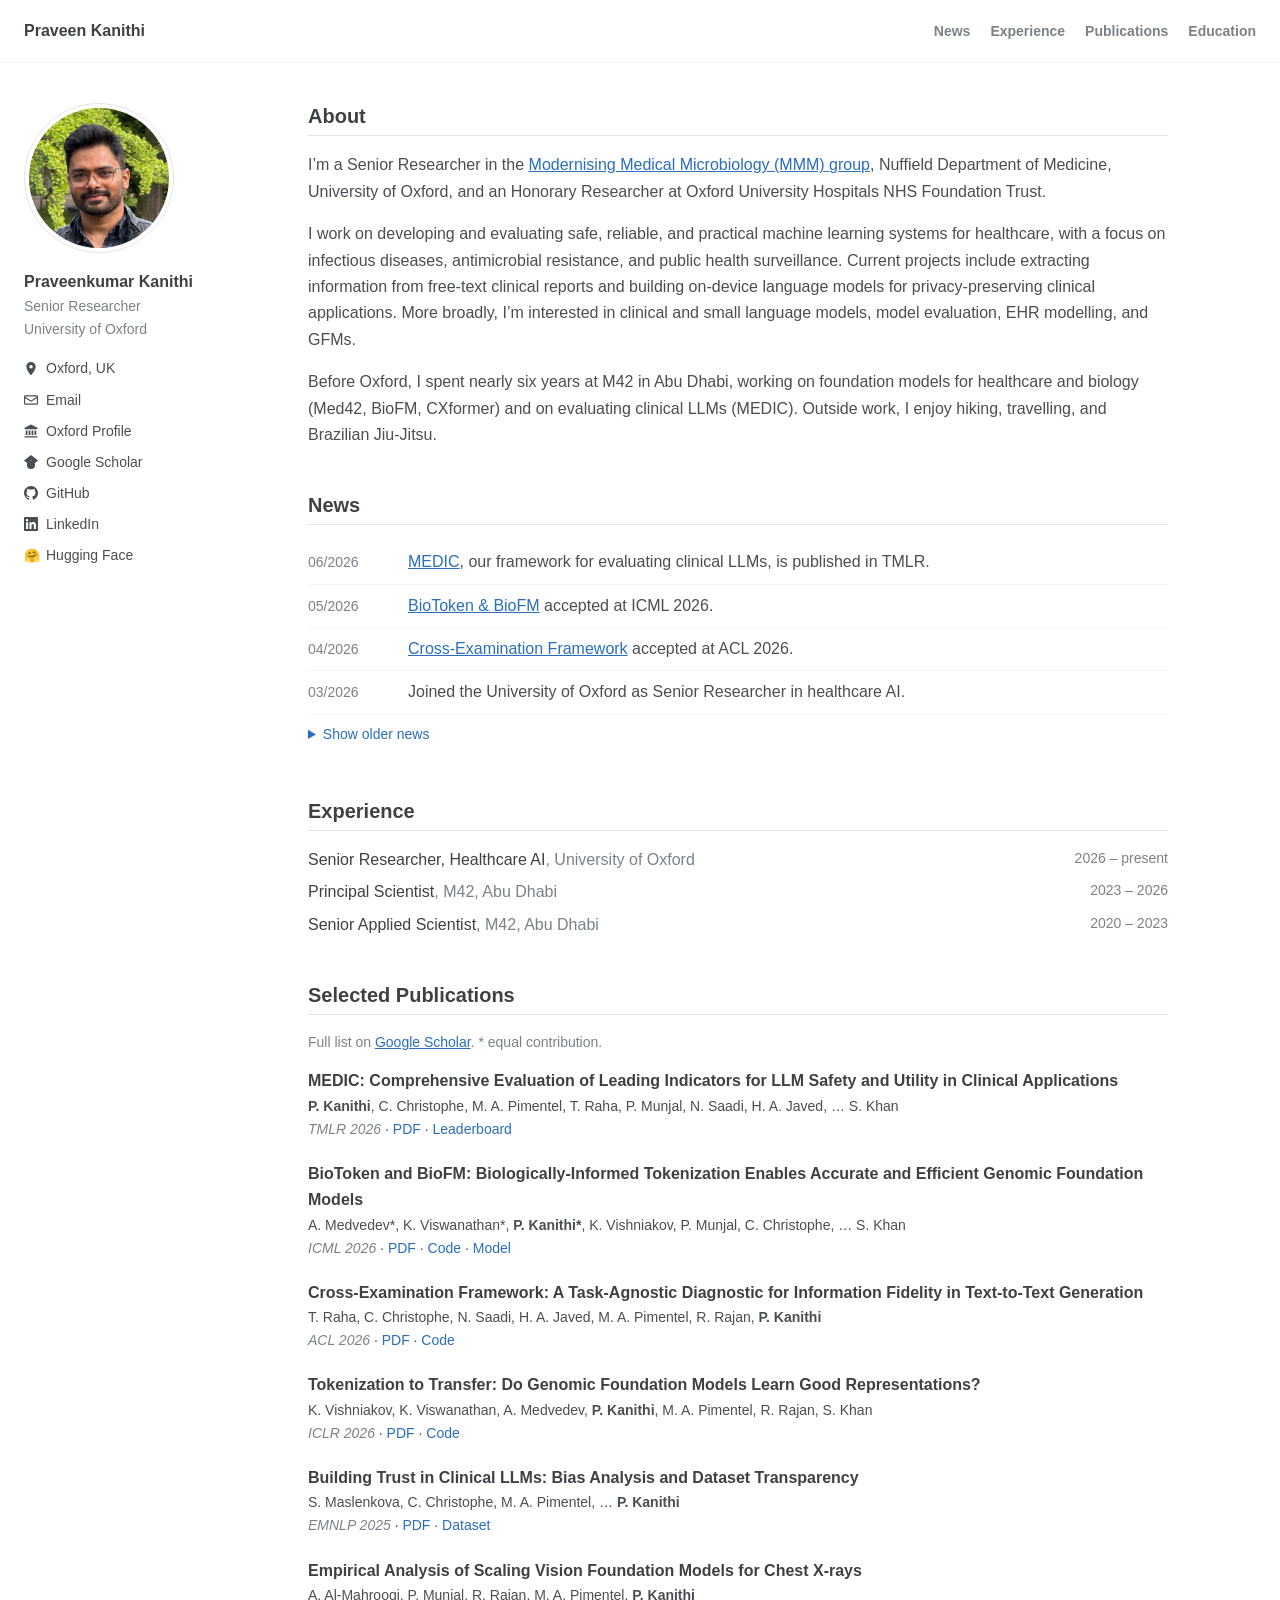
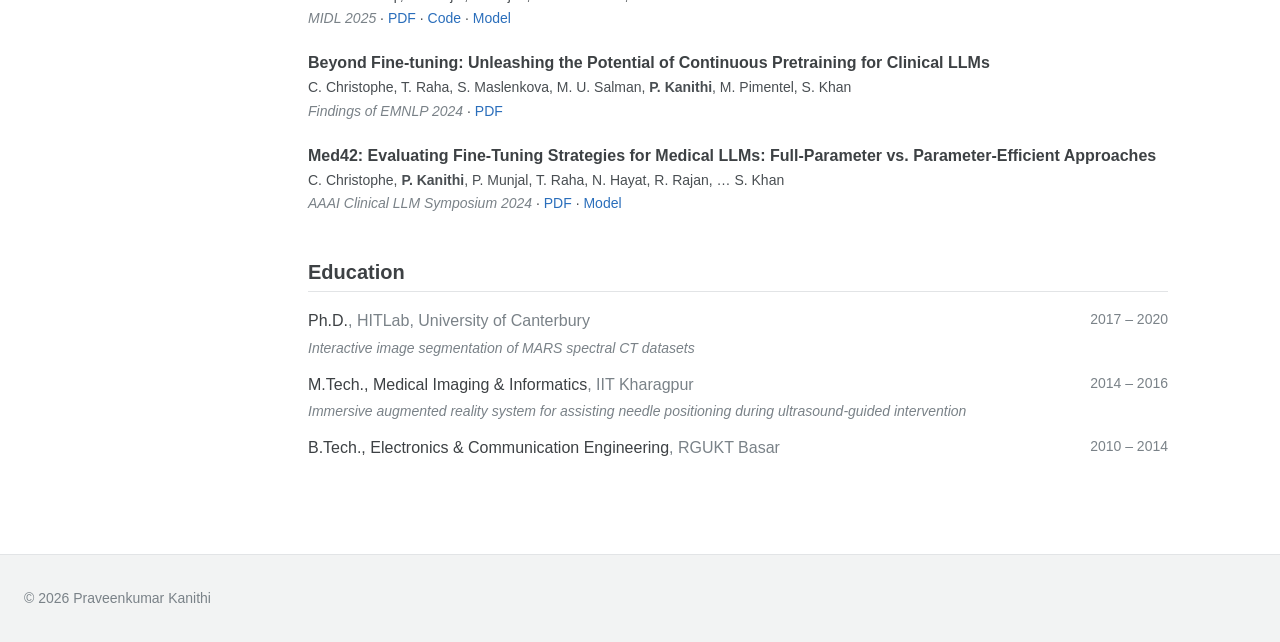
==== commit 2d31b6d3: "seo optimisation, slight content change" ====
--- a/index.html
+++ b/index.html
@@ -4,12 +4,57 @@
 <head>
     <meta charset="UTF-8">
     <meta name="viewport" content="width=device-width, initial-scale=1.0">
-    <title>Praveen Kanithi</title>
+    <title>Praveen Kanithi (Praveenkumar Kanithi) | Senior Researcher, University of Oxford</title>
     <meta name="description"
-        content="Praveenkumar Kanithi, Senior Researcher in healthcare AI at the University of Oxford. Clinical language models, genomics, EHR and medical imaging.">
-    <meta property="og:title" content="Praveen Kanithi">
-    <meta property="og:description" content="Senior Researcher in healthcare AI, University of Oxford.">
+        content="Praveen Kanithi (Praveenkumar Kanithi) is a Senior Researcher in the Modernising Medical Microbiology group, University of Oxford, working on clinical language models, LLM evaluation, infectious diseases, antimicrobial resistance, EHR modelling and genomic foundation models.">
+    <meta name="author" content="Praveenkumar Kanithi">
+    <link rel="canonical" href="https://praveenkanithi.github.io/">
+
+    <meta property="og:type" content="profile">
+    <meta property="og:url" content="https://praveenkanithi.github.io/">
+    <meta property="og:site_name" content="Praveen Kanithi">
+    <meta property="og:title" content="Praveen Kanithi | Senior Researcher, University of Oxford">
+    <meta property="og:description"
+        content="Machine learning for healthcare: clinical language models, LLM evaluation, infectious diseases, AMR, EHR modelling and genomic foundation models.">
     <meta property="og:image" content="https://praveenkanithi.github.io/figures/praveen.jpeg">
+    <meta property="og:image:alt" content="Photo of Praveen Kanithi">
+    <meta property="profile:first_name" content="Praveenkumar">
+    <meta property="profile:last_name" content="Kanithi">
+    <meta name="twitter:card" content="summary">
+
+    <!-- Structured data: tells search engines who this page is about, incl. name variants -->
+    <script type="application/ld+json">
+    {
+        "@context": "https://schema.org",
+        "@type": "Person",
+        "name": "Praveen Kanithi",
+        "alternateName": ["Praveenkumar Kanithi", "Praveen Kumar Kanithi", "P. K. Kanithi", "Kanithi Praveenkumar"],
+        "givenName": "Praveenkumar",
+        "familyName": "Kanithi",
+        "url": "https://praveenkanithi.github.io/",
+        "image": "https://praveenkanithi.github.io/figures/praveen.jpeg",
+        "email": "mailto:praveen.kanithi@ndm.ox.ac.uk",
+        "jobTitle": "Senior Researcher",
+        "worksFor": [
+            {"@type": "Organization", "name": "Modernising Medical Microbiology, Nuffield Department of Medicine, University of Oxford"},
+            {"@type": "Organization", "name": "Oxford University Hospitals NHS Foundation Trust"}
+        ],
+        "alumniOf": [
+            {"@type": "CollegeOrUniversity", "name": "University of Canterbury"},
+            {"@type": "CollegeOrUniversity", "name": "Indian Institute of Technology Kharagpur"},
+            {"@type": "CollegeOrUniversity", "name": "Rajiv Gandhi University of Knowledge Technologies, Basar"}
+        ],
+        "knowsAbout": ["Clinical language models", "LLM evaluation", "Small language models", "Infectious diseases",
+            "Antimicrobial resistance", "EHR modelling", "Genomic foundation models", "Machine learning for healthcare"],
+        "sameAs": [
+            "https://www.expmedndm.ox.ac.uk/team/praveen-kanithi",
+            "https://scholar.google.com/citations?user=UFf9NzMAAAAJ",
+            "https://github.com/praveenkanithi",
+            "https://linkedin.com/in/praveen74",
+            "https://huggingface.co/pkanithi"
+        ]
+    }
+    </script>
     <link rel="icon" type="image/svg+xml"
         href="data:image/svg+xml,<svg xmlns='http://www.w3.org/2000/svg' viewBox='0 0 100 100'><rect width='100' height='100' rx='16' fill='%231a3a5c'/><text x='50' y='68' font-family='Arial,sans-serif' font-size='48' font-weight='600' fill='white' text-anchor='middle'>PK</text></svg>">
     <link rel="stylesheet" href="styles.css">
@@ -33,10 +78,11 @@
             <img src="figures/praveen.jpeg" alt="Praveenkumar Kanithi" class="photo">
             <div class="who">
                 <h1>Praveenkumar Kanithi</h1>
-                <p>Senior Researcher @ University of Oxford</p>
+                <p>Senior Researcher<br>University of Oxford</p>
             </div>
             <ul class="links">
                 <li><svg viewBox="0 0 24 24"><path d="M12 0C7.6 0 4 3.6 4 8c0 5.4 7 13.7 7.3 14.1.4.4 1 .4 1.4 0C13 21.7 20 13.4 20 8c0-4.4-3.6-8-8-8zm0 11a3 3 0 1 1 0-6 3 3 0 0 1 0 6z" /></svg>Oxford, UK</li>
+                <li><a href="mailto:praveen.kanithi@ndm.ox.ac.uk"><svg viewBox="0 0 24 24"><path d="M2 4h20a2 2 0 0 1 2 2v12a2 2 0 0 1-2 2H2a2 2 0 0 1-2-2V6a2 2 0 0 1 2-2zm0 2v.5l10 6.25L22 6.5V6H2zm20 2.86-10 6.25-10-6.25V18h20V8.86z" /></svg>Email</a></li>
                 <li><a href="https://www.expmedndm.ox.ac.uk/team/praveen-kanithi"><svg viewBox="0 0 24 24"><path d="M12 1 1 6.5V9h22V6.5L12 1zM3 11v8h3v-8H3zm5 0v8h3v-8H8zm5 0v8h3v-8h-3zm5 0v8h3v-8h-3zM1 21v2h22v-2H1z" /></svg>Oxford Profile</a></li>
                 <li><a href="https://scholar.google.com/citations?user=UFf9NzMAAAAJ&amp;hl=en"><svg viewBox="0 0 24 24"><path d="M5.242 13.769L0 9.5 12 0l12 9.5-5.242 4.269C17.548 11.249 14.978 9.5 12 9.5c-2.977 0-5.548 1.748-6.758 4.269zM12 10a7 7 0 1 0 0 14 7 7 0 0 0 0-14z" /></svg>Google Scholar</a></li>
                 <li><a href="https://github.com/praveenkanithi"><svg viewBox="0 0 24 24"><path d="M12 0c-6.626 0-12 5.373-12 12 0 5.302 3.438 9.8 8.207 11.387.599.111.793-.261.793-.577v-2.234c-3.338.726-4.033-1.416-4.033-1.416-.546-1.387-1.333-1.756-1.333-1.756-1.089-.745.083-.729.083-.729 1.205.084 1.839 1.237 1.839 1.237 1.07 1.834 2.807 1.304 3.492.997.107-.775.418-1.305.762-1.604-2.665-.305-5.467-1.334-5.467-5.931 0-1.311.469-2.381 1.236-3.221-.124-.303-.535-1.524.117-3.176 0 0 1.008-.322 3.301 1.23.957-.266 1.983-.399 3.003-.404 1.02.005 2.047.138 3.006.404 2.291-1.552 3.297-1.23 3.297-1.23.653 1.653.242 2.874.118 3.176.77.84 1.235 1.911 1.235 3.221 0 4.609-2.807 5.624-5.479 5.921.43.372.823 1.102.823 2.222v3.293c0 .319.192.694.801.576 4.765-1.589 8.199-6.086 8.199-11.386 0-6.627-5.373-12-12-12z" /></svg>GitHub</a></li>
@@ -48,26 +94,32 @@
         <main>
             <section id="about">
                 <h2>About</h2>
-                <p>I’m Praveen, a Senior Researcher at the University of Oxford working on machine learning for
-                    healthcare: clinical language models, genomics, electronic health records, and medical imaging.
-                    Most of my day goes into making models a bit more useful, reliable, and helpful in real-world
-                    clinical settings.</p>
-                <p>I did my PhD at the HITLab in New Zealand and my Master’s at IIT Kharagpur. Before moving to the
-                    UK, I spent close to six years at M42 in Abu Dhabi, most recently as Principal Scientist. Outside
-                    of work, I enjoy hiking, travelling, and training Brazilian Jiu-Jitsu.</p>
+                <p>I’m a Senior Researcher in the <a
+                        href="https://www.expmedndm.ox.ac.uk/modernising-medical-microbiology">Modernising Medical
+                        Microbiology (MMM) group</a>, Nuffield Department of Medicine, University of Oxford, and an
+                    Honorary Researcher at Oxford University Hospitals NHS Foundation Trust.</p>
+                <p>I work on developing and evaluating safe, reliable, and practical machine learning systems for
+                    healthcare, with a focus on infectious diseases, antimicrobial resistance, and public health
+                    surveillance. Current projects include extracting information from free-text clinical reports and
+                    building on-device language models for privacy-preserving clinical applications. More broadly,
+                    I’m interested in clinical and small language models, model evaluation, EHR modelling, and
+                    GFMs.</p>
+                <p>Before Oxford, I spent nearly six years at M42 in Abu Dhabi, working on foundation models for
+                    healthcare and biology (Med42, BioFM, CXformer) and on evaluating clinical LLMs (MEDIC). Outside
+                    work, I enjoy hiking, travelling, and Brazilian Jiu-Jitsu.</p>
             </section>
 
             <section id="news">
                 <h2>News</h2>
                 <ul class="news">
                     <li><time datetime="2026-06">06/2026</time><span><a href="https://openreview.net/forum?id=pDQe9Icwb6">MEDIC</a>, our
-                            framework for evaluating clinical LLMs, is published in <b>TMLR</b>.</span></li>
+                            framework for evaluating clinical LLMs, is published in TMLR.</span></li>
                     <li><time datetime="2026-05">05/2026</time><span><a
                                 href="https://www.biorxiv.org/content/10.1101/2025.03.27.645711v1">BioToken &amp;
-                                BioFM</a> accepted at <b>ICML 2026</b>.</span></li>
+                                BioFM</a> accepted at ICML 2026.</span></li>
                     <li><time datetime="2026-04">04/2026</time><span><a href="https://arxiv.org/abs/2601.19350">Cross-Examination
-                                Framework</a> accepted at <b>ACL 2026</b>.</span></li>
-                    <li><time datetime="2026-03">03/2026</time><span>Joined the <b>University of Oxford</b> as Senior Researcher in
+                                Framework</a> accepted at ACL 2026.</span></li>
+                    <li><time datetime="2026-03">03/2026</time><span>Joined the University of Oxford as Senior Researcher in
                             healthcare AI.</span></li>
                 </ul>
                 <!-- Keep the latest 4 above; move older items in here -->
@@ -76,22 +128,22 @@
                     <ul class="news">
                         <li><time datetime="2026-01">01/2026</time><span><a
                                     href="https://www.biorxiv.org/content/10.1101/2024.12.18.628606v3.full">Tokenization
-                                    to Transfer</a> accepted at <b>ICLR 2026</b>.</span></li>
+                                    to Transfer</a> accepted at ICLR 2026.</span></li>
                         <li><time datetime="2025-11">11/2025</time><span><a href="https://aclanthology.org/2025.emnlp-main.1174/">Building
-                                    Trust in Clinical LLMs</a> accepted at <b>EMNLP 2025</b>.</span></li>
+                                    Trust in Clinical LLMs</a> accepted at EMNLP 2025.</span></li>
                         <li><time datetime="2025-03">03/2025</time><span><a
                                     href="https://www.nvidia.com/en-us/on-demand/session/gtc25-S72020/">Talk on MEDIC</a>
-                                at <b>NVIDIA GTC 2025</b>.</span></li>
+                                at NVIDIA GTC 2025.</span></li>
                     </ul>
                 </details>
             </section>
 
             <section id="experience">
                 <h2>Experience</h2>
-                <div class="row"><span><b>Senior Researcher, Healthcare AI</b>, University of Oxford</span><span>2026 –
+                <div class="row"><span><span class="role">Senior Researcher, Healthcare AI</span>, University of Oxford</span><span>2026 –
                         present</span></div>
-                <div class="row"><span><b>Principal Scientist</b>, M42, Abu Dhabi</span><span>2023 – 2026</span></div>
-                <div class="row"><span><b>Senior Applied Scientist</b>, M42, Abu Dhabi</span><span>2020 – 2023</span>
+                <div class="row"><span><span class="role">Principal Scientist</span>, M42, Abu Dhabi</span><span>2023 – 2026</span></div>
+                <div class="row"><span><span class="role">Senior Applied Scientist</span>, M42, Abu Dhabi</span><span>2020 – 2023</span>
                 </div>
             </section>
 
@@ -107,7 +159,7 @@
                     <p><b>P. Kanithi</b>, C. Christophe, M. A. Pimentel, T. Raha, P. Munjal, N. Saadi, H. A. Javed,
                         … S. Khan</p>
                     <p><em>TMLR 2026</em> ·
-                        <a href="https://openreview.net/forum?id=pDQe9Icwb6">OpenReview</a> ·
+                        <a href="https://openreview.net/forum?id=pDQe9Icwb6">PDF</a> ·
                         <a href="https://huggingface.co/spaces/m42-health/MEDIC-Benchmark">Leaderboard</a>
                     </p>
                 </div>
@@ -186,14 +238,14 @@
 
             <section id="education">
                 <h2>Education</h2>
-                <div class="row"><span><b>Ph.D.</b>, HITLab, University of Canterbury</span><span>2017 – 2020</span>
+                <div class="row"><span><span class="role">Ph.D.</span>, HITLab, University of Canterbury</span><span>2017 – 2020</span>
                 </div>
                 <p class="thesis">Interactive image segmentation of MARS spectral CT datasets</p>
-                <div class="row"><span><b>M.Tech., Medical Imaging &amp; Informatics</b>, IIT
+                <div class="row"><span><span class="role">M.Tech., Medical Imaging &amp; Informatics</span>, IIT
                         Kharagpur</span><span>2014 – 2016</span></div>
                 <p class="thesis">Immersive augmented reality system for assisting needle positioning during
                     ultrasound-guided intervention</p>
-                <div class="row"><span><b>B.Tech., Electronics &amp; Communication Engineering</b>, RGUKT
+                <div class="row"><span><span class="role">B.Tech., Electronics &amp; Communication Engineering</span>, RGUKT
                         Basar</span><span>2010 – 2014</span></div>
             </section>
         </main>
--- a/styles.css
+++ b/styles.css
@@ -118,7 +118,6 @@
 
 .news li:last-child { border-bottom: none; }
 .news time { color: var(--muted); font-size: var(--fs-sm); padding-top: 2px; font-variant-numeric: tabular-nums; }
-.news b { color: var(--heading); }
 
 details summary {
     cursor: pointer;
@@ -135,10 +134,14 @@
 .pub p { margin: 0; font-size: var(--fs-sm); }
 .pub .pub-title { font-weight: 600; font-size: var(--fs-md); color: var(--heading); }
 .pub em { color: var(--muted); }
+.pub p:last-child a { text-decoration: none; }
+.pub p:last-child a:hover { text-decoration: underline; }
 
 /* Experience / education */
 .row { display: flex; justify-content: space-between; gap: 16px; margin-bottom: 6px; }
 .row > span:last-child { color: var(--muted); font-size: var(--fs-sm); white-space: nowrap; }
+.row > span:first-child { color: var(--muted); }
+.role { color: var(--heading); font-weight: 500; }
 .thesis { color: var(--muted); font-style: italic; font-size: var(--fs-sm); margin: -4px 0 12px; }
 
 footer {
